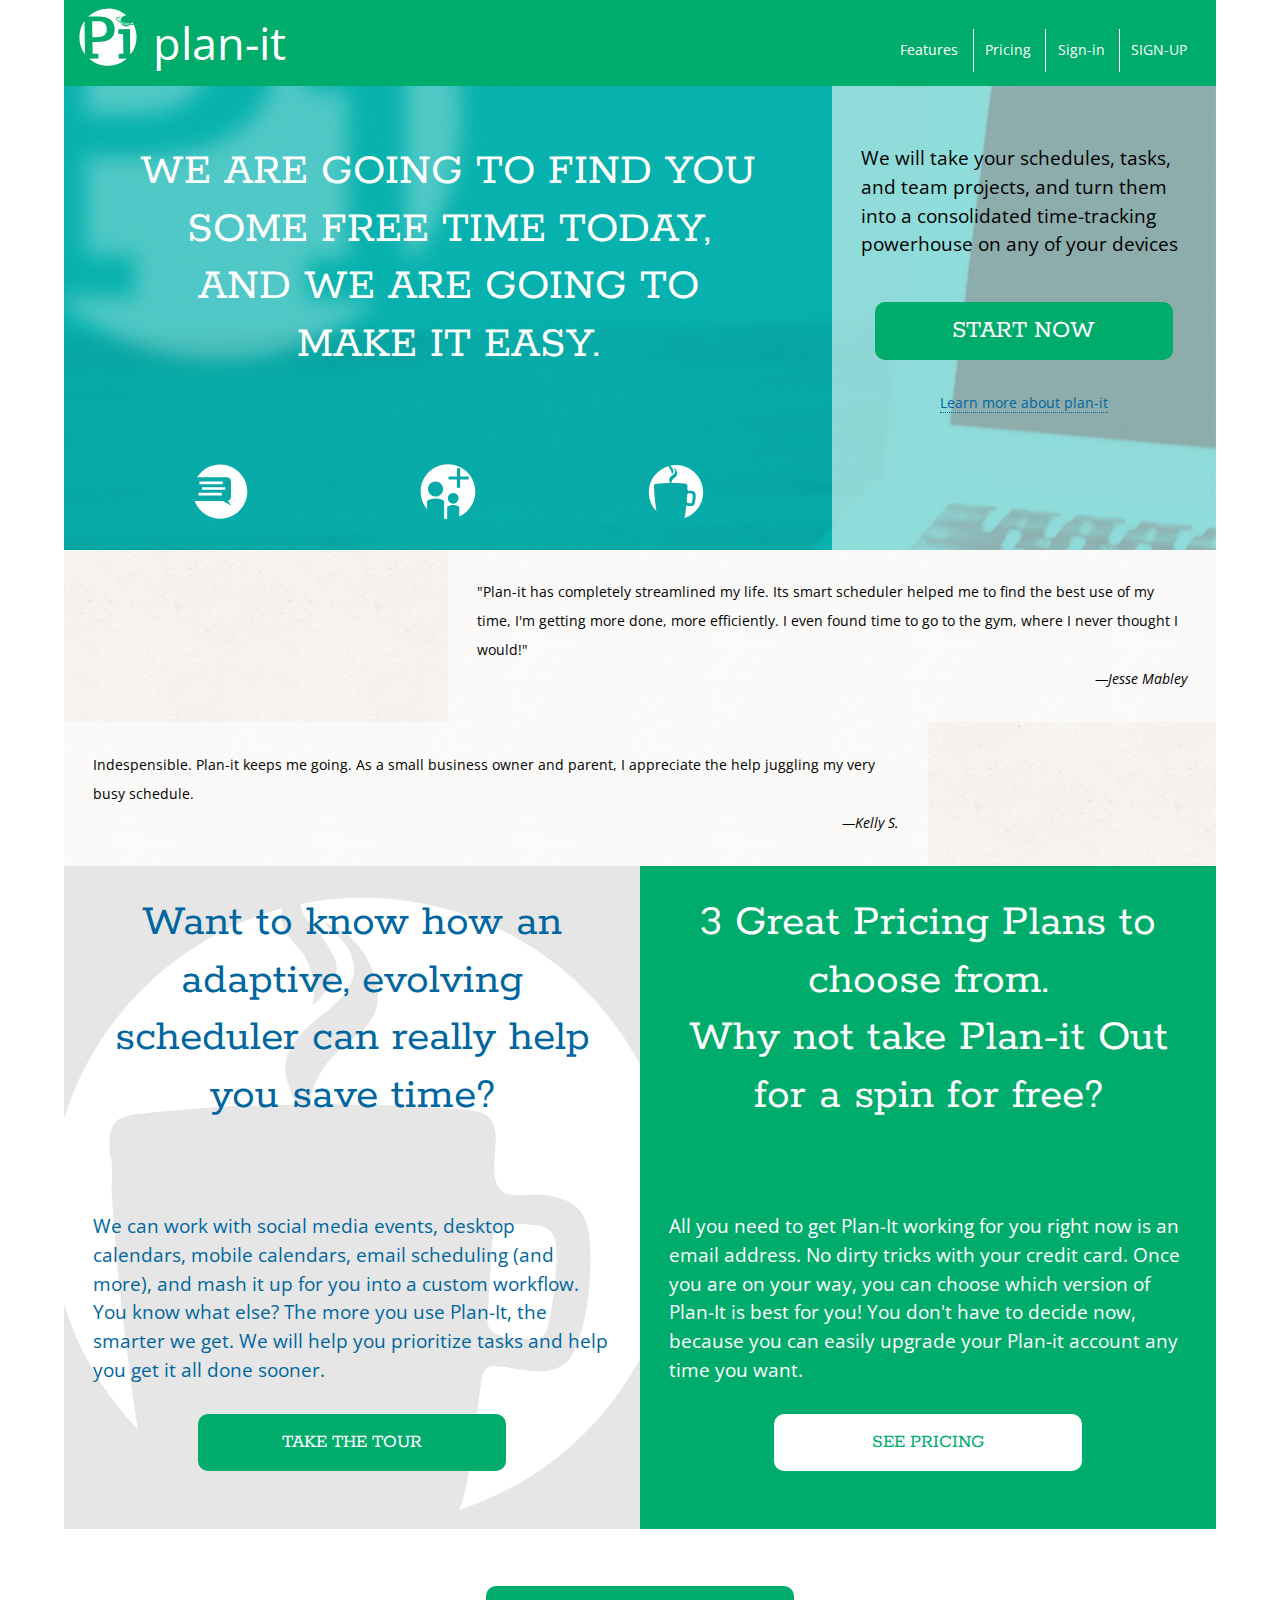
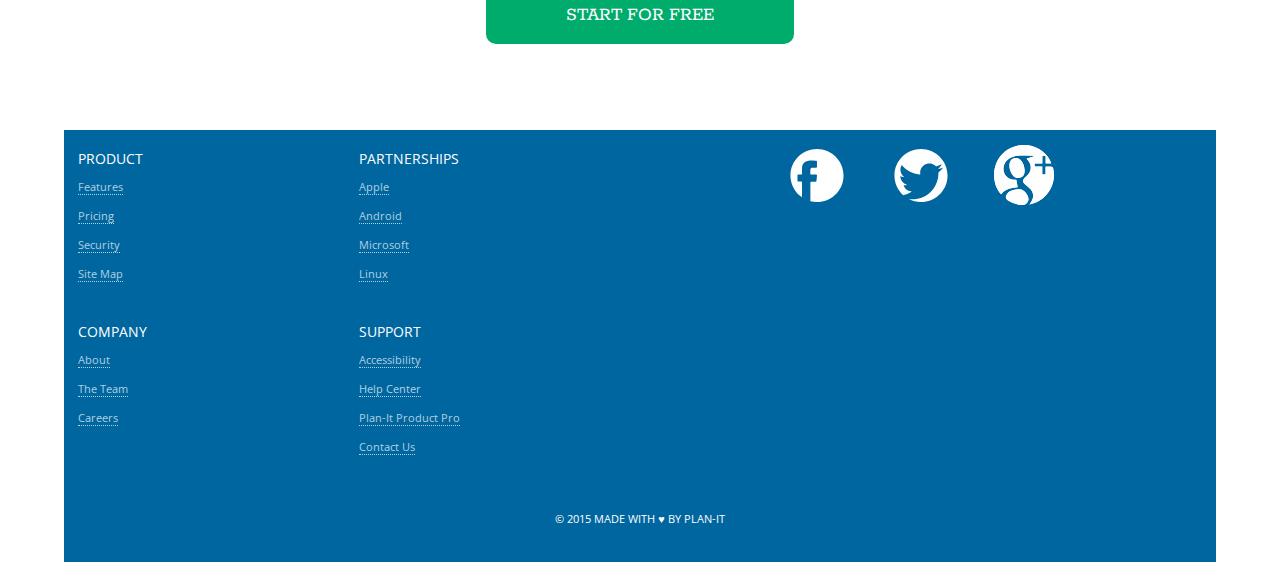
==== index.html @ 69ca1f02 "Messing with the index." ====
<!DOCTYPE html>
<html lang="en-ca">

<head>
    <meta charset="utf-8">
    <title>Plan-It &bullet; Home</title>

    <link href="style/modules.css" rel="stylesheet">
    <link href="style/grid.css" rel="stylesheet">
    <!--must put grid css first-->
    <link href="style/type.css" rel="stylesheet">
    <link href="style/main.css" rel="stylesheet">

    <link href='https://fonts.googleapis.com/css?family=Rokkitt' rel='stylesheet' type='text/css'>
    <link href='https://fonts.googleapis.com/css?family=Open+Sans' rel='stylesheet' type='text/css'>

    <meta name="handheldfriendly" content="true">
    <!--for old phones-->
    <meta name="mobileoptimized" content="240">
    <!--optimizes screen for 240px, can use 360-->
    <meta name="viewport" content="width=device-width, initial-scale=1">

</head>

<body>
    <!--skip links for accessibility -->
    <ul class="skip-links">
        <li><a href="#main">Jump to main content</a>
        </li>
        <li><a href="#nav">Jump to navigation</a>
        </li>
    </ul>

    <div class="wrapper">

        <header class="masthead grid xs-1 s-1 m-1 l-1 grid-bottom livinggreen" role="banner">
            <div class="unit gutter-1-2 island-1-4 xs-2-3 s-2-3 m-1-3 l-1-4">
                <img class="icon img-flex left push-r-1-2 push-0" src="images/plan-it-logo.svg" alt="logo">
                <h1 class="left tera pad-t-1-4 pad-b-1-4 push-0"><a href="index.html">plan-it</a></h1>
            </div>

            <div id="nav" class="navlist pad-b-1-2 text-right unit xs-1 s-1 m-2-3 l-3-4 grid-bottom push-0 gutter-1-2">
                <nav>
                    <input type="checkbox" class="nav-check" id="nav-check">
                    <label class="nav-label" for="nav-check">
                        <img class="nav-open" src="images/open-nav.svg" alt="open navigation">
                        <img class="nav-close" src="images/closed-nav.svg" alt="close navigation">
                    </label>

                    <ol class="nav milli list-group list-group--inline push-0" role="navigation">
                        <li class="island-1-4 unit-m-hidden unit-l-hidden unit-xl-hidden"><a href="index.html">Home</a>
                        </li>
                        <li class="island-1-4"><a href="tour.html">Features</a>
                        </li>
                        <li class="island-1-4"><a href="pricing.html">Pricing</a>
                        </li>
                        <li class="island-1-4"><a href="sign-up.html">Sign-in</a>
                        </li>
                        <li class="island-1-4"><a href="sign-up.html">SIGN-UP</a>
                        </li>
                    </ol>
                </nav>
            </div>
        </header>

        <!--Hero and Blurb-->





        <div class="grid hero grid-stretch">
            <div class="gutter-1-2 xs-1 s-1 m-2-3 l-2-3 grid grid-bottom">

                <div class="unit uppercase text-center push-0 island">
                    <p class="rokkitt text-white tera island push-0">We are going to find you some free time today, and we are going to make it easy.</p>
                </div>

                <div class="grid gutter text-center">
                    <div class="island pad-t unit xs-1-3 s-1-3 m-1-3 l-1-3">
                        <img class="icon" src="images/icons_convo.svg" alt="">
                    </div>

                    <div class="island pad-t-1-2 unit xs-1-3 s-1-3 m-1-3 l-1-3">
                        <img class="icon" src="images/icons_family.svg" alt="">
                    </div>

                    <div class="island pad-t unit xs-1-3 s-1-3 m-1-3 l-1-3">
                        <img class="icon" src="images/icons_freetime.svg" alt="">
                    </div>
                </div>
            </div>


            <div class="unit xs-1 s-1 m-1-3 l-1-3 island white-opac">
                <div class="unit pad-t push-0">
                    <p>We will take your schedules, tasks, and team projects, and turn them into a consolidated time-tracking powerhouse on any of your devices</p>
                </div>


                <div class="mega unit unit-m-center island-1-2 push-0 xs-1 s-1">
                    <p class="button"><a class="push island-1-2 text-white" href="sign-up.html">start now</a>
                    </p>
                    <p class="milli learn-more unit-m-center text-center"><a aria-label="learn more about Plan-it features" href="tour.html">Learn more about plan-it</a>
                    </p>
                </div>
            </div>

        </div>

        <div class="grid testimonial">
            <div class="unit right xs-1 s-1 m-1-3 l-1-3 yotta">

            </div>

            <div class="unit white-opac island right xs-1 s-1 m-2- l-2-3 milli push-0">

                  <blockquote>"Plan-it has completely streamlined my life.  Its smart scheduler helped 	me to find the best use of my time, I'm getting more done, more efficiently. I even found time to go to the gym, where I never thought I would!"
                  <br><cite class="right">—Jesse Mabley</cite>
                  </blockquote>

            </div>

            <div class="unit white-opac island right xs-1 s-1 m-2-3 l-3-4 milli push-0">

                    <blockquote>Indespensible. Plan-it keeps me going. As a small business owner and parent, 	I appreciate the help juggling my very busy schedule.
                        <br><cite class="right">—Kelly S.</cite>
                    </blockquote>

            </div>

            <div class="unit right xs-0 s-0 m-1-3 l-1-4 yotta">

            </div>
        </div>









<main id="main" class="grid grid-stretch xs-1 s-1 m-1 l-1 push-0" role="main">

            <div class="grid grid-stretch xs-1 s-1 m-1 l-1-2 mug-bg mistgrey push-0">
                 <div class="unit-content-distribute">
            <div class="content-fill">

                    <div class="unit xs-1 s-1 m-1-3 l-1 push-0">
                        <h3 class="tera rokkitt text-lower text-shoalblue text-center island ">Want to know how an adaptive, evolving scheduler can really help you save time?</h3>
                    </div>


                    <div class="unit  xs-1 s-1 m-2-3 l-1 island push-0">
                        <p class="text-shoalblue">We can work with social media events, desktop calendars, mobile calendars, email scheduling (and more), and mash it up for you into a custom workflow. You know what else? The more you use Plan-It, the smarter we get. We will help you prioritize tasks and help you get it all done sooner.</p>
                        <p class="button"><a class="push pad-t-1-2 pad-b-1-2" href="tour.html">Take the Tour</a>
                        </p>
                    </div>
                    </div>
                    </div>

             </div><!--grid2-->



            <div class="grid grid-stretch xs-1 s-1 m-1 l-1-2 livinggreen push-0">
            <div class="unit-content-distribute">
            <div class="content-fill">

                <div class="unit xs-1 s-1 m-1-3 l-1 push-0">
                    <h3 class="tera rokkitt text-white text-center island">3 Great Pricing Plans to choose from. <br>Why not take Plan-it Out for a spin for free?</h3>
                </div>


                <div class="unit xs-1 s-1 m-2-3 l-1">
                    <p class="text-white island push-0">All you need to get Plan-It working for you right now is an email address. No dirty tricks with your credit card. Once you are on your way, you can choose which version of Plan-It is best for you! You don't have to decide now, because you can easily upgrade your Plan-it account any time you want.</p>
                    <p class="button-reversed button"><a class="push-2 pad-t-1-2 pad-b-1-2" href="pricing.html">See Pricing</a>
                    </p>
                </div>
                </div>
                </div>

        </div><!--grid 2-->

</main>












        <div class="grid">

            <div class="kilo unit island-2 push-0 xs-1 s-1">
                <p class="button"><a class="push island-1-2" href="sign-up.html">start for free</a>
                </p>
            </div>
        </div>




        <!--footer-->

        <footer class="shoalblue grid">
            <div class="unit xs-1 s-1 m-1 l-1 island-1-2">

                <div class="unit left push-0 xs-1 s-1-2 m-1-4 l-1-4">
                    <h3 class="milli push-0">Product</h3>
                    <ol class="micro list-group">
                        <li><a href="#">Features</a>
                        </li>
                        <li><a href="#">Pricing</a>
                        </li>
                        <li><a href="#">Security</a>
                        </li>
                        <li><a href="#">Site Map</a>
                        </li>
                    </ol>

                    <h3 class="milli push-0">Company</h3>
                    <ol class="micro list-group">
                        <li><a href="#">About</a>
                        </li>
                        <li><a href="#">The Team</a>
                        </li>
                        <li><a href="#">Careers</a>
                        </li>
                    </ol>
                </div>

                <div class="unit left push-0 xs-1 s-1-2 m-1-4 l-1-4 push-0">
                    <h3 class="milli push-0">Partnerships</h3>
                    <ol class="micro list-group">
                        <li><a href="#">Apple</a>
                        </li>
                        <li><a href="#">Android</a>
                        </li>
                        <li><a href="#">Microsoft</a>
                        </li>
                        <li><a href="#">Linux</a>
                        </li>
                    </ol>

                    <h3 class="milli push-0">Support</h3>
                    <ol class="micro list-group">
                        <li><a href="#">Accessibility</a>
                        </li>
                        <li><a href="#">Help Center</a>
                        </li>
                        <li><a href="#">Plan-It Product Pro</a>
                        </li>
                        <li><a href="#">Contact Us</a>
                        </li>
                    </ol>
                </div>

                <div class="unit text-center xs-1 s-1 m-1-2 l-1-2">
                    <img class="icon" src="images/icons_facebook.svg" alt="facebook">
                    <img class="icon" src="images/icons_twitter.svg" alt="twitter">
                    <img class="icon" src="images/icons_googleplus.svg" alt="google plus">

                </div>
            </div>

            <div class="gutter-1-2 unit xs-1 s-1 m-1 l-1 text-center" role="content-info">
                <p class="micro text-center">© 2015 Made with ♥ by plan-it</p>
            </div>
        </footer>
    </div><!--wrapper-->
</body>

</html>
---- style/modules.css ----
/*!
 * Modulifier || Code released under the UNLICENSE
 * Code under other copyrights & licenses listed below.
 * http://modulifier.web-dev.tools/#responsive;images;list-group;embed;media-object;icons;hidden;positioning;buttons;forms;accessibility;print
 */

@-moz-viewport { width: device-width; scale: 1; }
@-ms-viewport { width: device-width; scale: 1; }
@-o-viewport { width: device-width; scale: 1; }
@-webkit-viewport { width: device-width; scale: 1; }
@viewport { width: device-width; scale: 1; }

html {
  box-sizing: border-box;
  -moz-text-size-adjust: 100%;
  -ms-text-size-adjust: 100%;
  -webkit-text-size-adjust: 100%;
  text-size-adjust: 100%;
}

*, *::before, *::after {
  box-sizing: inherit;
}

body {
  margin: 0;
}

article, aside, details, figcaption, figure,
footer, header, main, menu, nav, section, summary {
  display: block;
}

audio, canvas, progress, video {
  display: inline-block;
  vertical-align: baseline;
}

template {
  display: none;
}

img {
  border: 0;
}

.img-flex {
  display: block;
  width: 100%;
}

svg:not(:root) {
  overflow: hidden;
}

svg {
  fill: currentColor;
  stroke: currentColor;
}

.image-replacement, .ir {
  overflow: hidden;
  direction: ltr;
  text-align: left;
  text-indent: 100%;
  white-space: nowrap;
}

.list-group {
  padding-left: 0;
  list-style-type: none;
}

.list-group > dd {
  margin-left: 0;
}

.list-group--inline::before,
.list-group--inline::after {
  content: "";
  display: table;
}

.list-group--inline::after {
  clear: both;
}

.list-group--inline > li {
  display: inline-block;
}

.list-group--inline > dt {
  clear: left;
  float: left;
  width: 11em;
}

.list-group--inline > dd {
  float: left;
  min-width: 12em;
}

.embed {
  margin-left: 0;
  margin-right: 0;
  overflow: hidden;
  position: relative;
  width: 100%;
}

.embed--1by1 {
  padding-top: 100%; /* Square */
}

.embed--4by3 {
  padding-top: 75%; /* Traditional TV/computer screens */
}

.embed--iso216 {
  padding-top: 70.92%; /* A-standard paper sizes */
}

.embed--3by2 {
  padding-top: 66.6%; /* Classic 35 mm film & most digital photos, landscape */
}

.embed--2by3 {
  padding-top: 150%; /* Classic 35 mm film & most digital photos, portrait */
}

.embed--golden {
  padding-top: 61.8%; /* The Golden Ratio */
}

.embed--16by9 {
  padding-top: 56.25%; /* HD TV */
}

.embed--185by100 {
  padding-top: 54.05%; /* Common widescreen cinema */
}

.embed--24by10 {
  padding-top: 41.667%; /* Widescreen cinema: 2.4:1 */;
}

.embed--3by1 {
  padding-top: 33.3333%; /* Panorama photos */
}

.embed--4by1 {
  padding-top: 25%; /* Polyvision */
}

.embed__item {
  height: 100%;
  left: 0;
  position: absolute;
  top: 0;
  width: 100%;
}

.media {
  overflow: hidden;
}

.media__img {
  float: left;
}

.media__img--reversed {
  float: right;
}

.media__img--stacked {
  float: none;
}

.media__body {
  overflow: hidden;
  min-width: 12em; /* Slightly less than 200px, responsiveness built in */
}

.icon {
  display: inline-block;
  position: relative;
  background: transparent none no-repeat center center;
  background-size: contain;
  vertical-align: middle;
}

.i--16 {
  height: 16px;
  width: 16px;
}

.i--18 {
  height: 18px;
  width: 18px;
}

.i--24 {
  height: 24px;
  width: 24px;
}

.i--32 {
  height: 32px;
  width: 32px;
}

.i--48 {
  height: 48px;
  width: 48px;
}

.i--64 {
  height: 64px;
  width: 64px;
}

.icon svg {
  left: 0;
  height: 100%;
  position: absolute;
  top: 0;
  width: 100%;
}

.icon-label {
  vertical-align: middle;
}

.icon-link, .icon-link:hover {
  text-decoration: none;
}

[hidden], .hidden {
  display: none;
  visibility: hidden;
}

.visually-hidden {
  height: 1px;
  margin: -1px;
  overflow: hidden;
  padding: 0;
  position: absolute;
  width: 1px;
  border: 0;
  clip: rect(0 0 0 0);
}

.visually-hidden.focusable:active, .visually-hidden.focusable:focus {
  height: auto;
  margin: 0;
  overflow: visible;
  position: static;
  width: auto;
  clip: auto;
}

.invisible {
  visibility: hidden;
}

.truncate {
  max-width: 100%;
  overflow: hidden;
  width: 100%;
  text-overflow: ellipsis;
  white-space: nowrap;
}

.scrollable {
  max-width: 100%;
  overflow-x: auto;
  overflow-y: hidden;
  -webkit-overflow-scrolling: touch;
}

.clearfix::before, .clearfix::after {
  content: "";
  display: table;
}

.clearfix::after {
  clear: both;
}

.left {
  float: left;
}

.right {
  float: right;
}

.inline {
  display: inline;
}

.block {
  display: block;
}

.inline-block, .ib {
  display: inline-block;
}

.valign-top {
  vertical-align: top;
}

.valign-bottom {
  vertical-align: bottom;
}

.valign-middle {
  vertical-align: middle;
}

.fixed {
  position: fixed;
}

.relative {
  position: relative;
}

.absolute {
  position: absolute;
}

.static {
  position: static;
}

.zindex-1 {
  z-index: 1;
}

.zindex-2 {
  z-index: 2;
}

.zindex-3 {
  z-index: 3;
}

.pin-top-left, .pin-tl {
  top: 0;
  left: 0;
}

.pin-top-right, .pin-tr {
  top: 0;
  right: 0;
}

.pin-bottom-left, .pin-bl {
  bottom: 0;
  left: 0;
}

.pin-bottom-right, .pin-br {
  bottom: 0;
  right: 0;
}

.width-quarter, .w-1-4 {
  width: 25%;
}

.width-half, .w-1-2 {
  width: 50%;
}

.width-full, .w-1 {
  width: 100%;
}

.link-box {
  display: block;
  text-decoration: none;
}

.btn {
  display: inline-block;
  padding: 0.375em 0.75em 0.42em;
  background-color: #333;
  border-radius: 8px;
  border: 0;
  color: #fff;
  text-decoration: none;
}

.btn:hover {
  background-color: #000;
  color: #fff;
}

.btn--light {
  background-color: #e2e2e2;
  color: #000;
}

.btn--light:hover {
  background-color: #666;
  color: #fff;
}

.btn--ghost {
  background-color: transparent;
  border: 3px solid #333;
  color: #000;
}

.btn--ghost:hover {
  border-color: #000;
}

label, .label-block {
  display: block;
  cursor: pointer;
}

input[type="checkbox"] + label,
input[type="radio"] + label,
.label-inline {
  display: inline-block;
}

/*!
 * (c) Nicolas Gallagher and Jonathan Neal of Normalize.css || MIT License
 *     https://necolas.github.io/normalize.css/
 */

button, input, optgroup, select, textarea {
  color: inherit;
  font: inherit;
  margin: 0;
}

button {
  overflow: visible;
}

button,
select {
  text-transform: none;
}

button,
html input[type="button"],
input[type="reset"],
input[type="submit"] {
  -webkit-appearance: button;
  cursor: pointer;
}

button[disabled],
html input[disabled] {
  cursor: default;
}

button::-moz-focus-inner,
input::-moz-focus-inner {
  border: 0;
  padding: 0;
}

input[type="checkbox"],
input[type="radio"] {
  padding: 0;
}

input[type="number"]::-webkit-inner-spin-button,
input[type="number"]::-webkit-outer-spin-button {
  height: auto;
}

input[type="search"] {
  -webkit-appearance: textfield;
}

input[type="search"]::-webkit-search-cancel-button,
input[type="search"]::-webkit-search-decoration {
  -webkit-appearance: none;
}

fieldset {
  border: 1px solid;
}

legend {
  border: 0;
  padding: 0;
}

textarea {
  overflow: auto;
}

optgroup {
  font-weight: bold;
}

/*! End Normalize.css code */

a:hover, a:active {
  outline: none;
}

a:focus, [tabindex="0"]:focus,
input:focus, textarea:focus, button:focus {
  outline: 3px solid #000;
  outline-offset: 3px;
}

.skip-links {
  margin: 0;
  padding: 0;
  list-style-type: none;
}

.skip-links a {
  padding: 0.5em 0.75em;
  position: absolute;
  top: -3em;
  z-index: 10000; /* To make sure they're always on top */
  background-color: #000;
  color: #fff;
  font-size: 1.125rem;
  font-weight: bold;
  text-decoration: none;
}

.skip-links a:focus {
  top: 0;
}

.print-only {
  display: none;
  visibility: hidden;
}

@media print {

  .no-print {
    display: none;
    visibility: hidden;
  }

  .print-only {
    display: block;
    visibility: visible;
  }

  /*!
   * (c) HTML5 Boilerplate || MIT License
   *     https://html5boilerplate.com/
   */

  *, *:before, *:after, *:first-letter, *:first-line {
    background: none transparent !important;
    color: #000 !important;
    box-shadow: none !important;
    text-shadow: none !important;
  }

  a, a:visited {
    text-decoration: underline;
  }

  a[href]:after {
    content: " (" attr(href) ")";
  }

  abbr[title]:after {
    content: " (" attr(title) ")";
  }

  a[href^="#"]:after,
  a[href^="javascript:"]:after {
    content: "";
  }

  pre, blockquote {
    page-break-inside: avoid;
  }

  thead {
    display: table-header-group;
  }

  tr, img {
    page-break-inside: avoid;
  }

  p, h1, h2, h3, h4, h5, h6 {
    orphans: 3;
    widows: 3;
  }

  h1, h2, h3, h4, h5, h6 {
    page-break-after: avoid;
  }

  /*! End HTML5 Boilerplate code */
}
---- style/grid.css ----
/*
  Gridifier || Code released under the UNLICENSE
  http://gridifier.web-dev.tools/#xs,4,0,0,0;s,4,25,0,0;m,4,38,1,1;l,4,60,1,1
*/

.grid {
  margin: 0;
  padding: 0;
  letter-spacing: -0.31em;
  text-rendering: optimizespeed;
  display: -webkit-flex;
  -webkit-flex-flow: row wrap;
  display: -ms-flexbox;
  -ms-flex-flow: row wrap;
  display: flex;
  flex-flow: row wrap;
}

.grid-bottom {
  -webkit-align-items: flex-end;
  -ms-align-items: flex-end;
  align-items: flex-end;
}

.grid-middle {
  -webkit-align-items: center;
  -ms-align-items: center;
  align-items: center;
}

.grid-stretch {
  -webkit-align-items: stretch;
  -ms-align-items: stretch;
  align-items: stretch;
}

.opera-only :-o-prefocus, .grid {
  word-spacing: -0.43em;
}

.unit {
  letter-spacing: normal;
  text-rendering: auto;
  vertical-align: top;
  word-spacing: normal;
  display: inline-block;
  visibility: visible;
}

.grid-bottom .unit {
  vertical-align: bottom;
}

.grid-middle .unit {
  vertical-align: middle;
}

[class*="unit-push-"],
[class*="unit-pull-"] {
  position: relative;
}

.unit-xs-hidden {
  display: none;
  visibility: hidden;
}

.unit-xs-centered {
  margin: 0 auto;
}

.unit-xs-1, .xs-1 {
  display: block;
  visibility: visible;
  width: 100%;
}

.unit-xs-1-2, .xs-1-2 {
  width: 50.0000%;
}

.unit-xs-1-3, .xs-1-3 {
  width: 33.3333%;
}

.unit-xs-2-3, .xs-2-3 {
  width: 66.6667%;
}

.unit-xs-1-4, .xs-1-4 {
  width: 25.0000%;
}

.unit-xs-3-4, .xs-3-4 {
  width: 75.0000%;
}

.unit-xs-1-2,.xs-1-2,.unit-xs-1-3,.xs-1-3,.unit-xs-2-3,.xs-2-3,.unit-xs-1-4,.xs-1-4,.unit-xs-3-4,.xs-3-4 {
  display: inline-block;
  visibility: visible;
}

@media only screen and (min-width: 25em) {

.unit-s-hidden {
  display: none;
  visibility: hidden;
}

.unit-s-centered {
  margin: 0 auto;
}

.unit-s-1, .s-1 {
  display: block;
  visibility: visible;
  width: 100%;
}

.unit-s-1-2, .s-1-2 {
  width: 50.0000%;
}

.unit-s-1-3, .s-1-3 {
  width: 33.3333%;
}

.unit-s-2-3, .s-2-3 {
  width: 66.6667%;
}

.unit-s-1-4, .s-1-4 {
  width: 25.0000%;
}

.unit-s-3-4, .s-3-4 {
  width: 75.0000%;
}

.unit-s-1-2,.s-1-2,.unit-s-1-3,.s-1-3,.unit-s-2-3,.s-2-3,.unit-s-1-4,.s-1-4,.unit-s-3-4,.s-3-4 {
  display: inline-block;
  visibility: visible;
}

}

@media only screen and (min-width: 38em) {

.unit-m-hidden {
  display: none;
  visibility: hidden;
}

.unit-m-centered {
  margin: 0 auto;
}

.unit-m-1, .m-1 {
  display: block;
  visibility: visible;
  width: 100%;
}

.unit-offset-m-0 {
  margin-left: 0;
}

.unit-push-m-0,
.unit-pull-m-0 {
  left: 0;
}

.unit-m-1-2, .m-1-2 {
  width: 50.0000%;
}

.unit-offset-m-1-2 {
  margin-left: 50.0000%;
}

.unit-push-m-1-2 {
  left: 50.0000%;
}

.unit-pull-m-1-2 {
  left: -50.0000%;
}

.unit-m-1-3, .m-1-3 {
  width: 33.3333%;
}

.unit-offset-m-1-3 {
  margin-left: 33.3333%;
}

.unit-push-m-1-3 {
  left: 33.3333%;
}

.unit-pull-m-1-3 {
  left: -33.3333%;
}

.unit-m-2-3, .m-2-3 {
  width: 66.6667%;
}

.unit-offset-m-2-3 {
  margin-left: 66.6667%;
}

.unit-push-m-2-3 {
  left: 66.6667%;
}

.unit-pull-m-2-3 {
  left: -66.6667%;
}

.unit-m-1-4, .m-1-4 {
  width: 25.0000%;
}

.unit-offset-m-1-4 {
  margin-left: 25.0000%;
}

.unit-push-m-1-4 {
  left: 25.0000%;
}

.unit-pull-m-1-4 {
  left: -25.0000%;
}

.unit-m-3-4, .m-3-4 {
  width: 75.0000%;
}

.unit-offset-m-3-4 {
  margin-left: 75.0000%;
}

.unit-push-m-3-4 {
  left: 75.0000%;
}

.unit-pull-m-3-4 {
  left: -75.0000%;
}

.unit-m-1-2,.m-1-2,.unit-m-1-3,.m-1-3,.unit-m-2-3,.m-2-3,.unit-m-1-4,.m-1-4,.unit-m-3-4,.m-3-4 {
  display: inline-block;
  visibility: visible;
}

}

@media only screen and (min-width: 60em) {

.unit-l-hidden {
  display: none;
  visibility: hidden;
}

.unit-l-centered {
  margin: 0 auto;
}

.unit-l-1, .l-1 {
  display: block;
  visibility: visible;
  width: 100%;
}

.unit-offset-l-0 {
  margin-left: 0;
}

.unit-push-l-0,
.unit-pull-l-0 {
  left: 0;
}

.unit-l-1-2, .l-1-2 {
  width: 50.0000%;
}

.unit-offset-l-1-2 {
  margin-left: 50.0000%;
}

.unit-push-l-1-2 {
  left: 50.0000%;
}

.unit-pull-l-1-2 {
  left: -50.0000%;
}

.unit-l-1-3, .l-1-3 {
  width: 33.3333%;
}

.unit-offset-l-1-3 {
  margin-left: 33.3333%;
}

.unit-push-l-1-3 {
  left: 33.3333%;
}

.unit-pull-l-1-3 {
  left: -33.3333%;
}

.unit-l-2-3, .l-2-3 {
  width: 66.6667%;
}

.unit-offset-l-2-3 {
  margin-left: 66.6667%;
}

.unit-push-l-2-3 {
  left: 66.6667%;
}

.unit-pull-l-2-3 {
  left: -66.6667%;
}

.unit-l-1-4, .l-1-4 {
  width: 25.0000%;
}

.unit-offset-l-1-4 {
  margin-left: 25.0000%;
}

.unit-push-l-1-4 {
  left: 25.0000%;
}

.unit-pull-l-1-4 {
  left: -25.0000%;
}

.unit-l-3-4, .l-3-4 {
  width: 75.0000%;
}

.unit-offset-l-3-4 {
  margin-left: 75.0000%;
}

.unit-push-l-3-4 {
  left: 75.0000%;
}

.unit-pull-l-3-4 {
  left: -75.0000%;
}

.unit-l-1-2,.l-1-2,.unit-l-1-3,.l-1-3,.unit-l-2-3,.l-2-3,.unit-l-1-4,.l-1-4,.unit-l-3-4,.l-3-4 {
  display: inline-block;
  visibility: visible;
}

}

.unit-content-distribute {
  display: -ms-flexbox;
  display: -webkit-flex;
  display: flex;
  -ms-flex-direction: column;
  -webkit-flex-direction: column;
  flex-direction: column;
  -ms-flex-pack: justify;
  -webkit-justify-content: space-between;
  justify-content: space-between;
}

.content-fill {
  -ms-flex-grow: 2;
  -webkit-flex-grow: 2;
  flex-grow: 2;
  max-width: 100%; /* @bugfix: IE 10, 11 */
}

.content-shrink {
  -ms-align-self: center;
  -webkit-align-self: center;
  align-self: center;
}
---- style/type.css ----
/*
  Typografier || Code released under the UNLICENSE
  http://typografier.web-dev.tools/#0,100,1.3,1.200;38,110,1.4,1.250;60,120,1.5,1.333
*/

html {
  font-size: 100%;
  line-height: 1.3;
}

a {
  background-color: transparent;
}

sub, sup {
  font-size: 75%;
  line-height: 1px;
  position: relative;
  vertical-align: baseline;
}

sup {
  top: -0.5em;
}

sub {
  bottom: -0.25em;
}

pre, code, kbd, samp {
  font-size: 100%;
}

abbr[title] {
  border-bottom: 1px dotted;
  text-decoration: none;
}

b, strong {
  font-weight: bold;
}

dfn, caption {
  font-style: italic;
}

hr {
  border: 0;
  border-top: 1px solid;
  height: 0;
}

table {
  border-collapse: collapse;
  border-spacing: 0;
  width: 100%;
}

th, td {
  border-bottom: 1px solid;
  text-align: left;
}

thead th {
  vertical-align: bottom;
}

.text-left {
  text-align: left;
}

.text-right {
  text-align: right;
}

.text-center {
  text-align: center;
}

.normal {
  font-weight: normal;
}

.bold {
  font-weight: bold;
}

.italic {
  font-style: italic;
}

h1, h2, h3, h4, h5, h6,
p, ul, ol, dl, dd, figure,
blockquote, details, hr,
fieldset, pre, table {
  margin: 0 0 1.3rem;
}

.yotta {
  font-size: 3.5832rem;
  line-height: 1.0884;
}

.zetta {
  font-size: 2.9860rem;
  line-height: 1.3061;
}

h1, .exa {
  font-size: 2.4883rem;
  line-height: 1.0449;
}

h2, .peta {
  font-size: 2.0736rem;
  line-height: 1.2539;
}

h3, .tera {
  font-size: 1.7280rem;
  line-height: 1.5046;
}

h4, .giga {
  font-size: 1.4400rem;
  line-height: 1.8056;
}

h5, .mega {
  font-size: 1.2000rem;
  line-height: 1.0833;
}

h6, .kilo, input, textarea {
  font-size: 1.0000rem;
  line-height: 1.3000;
}

small, .milli {
  font-size: 0.8333rem;
  line-height: 1.5600;
}

.micro {
  font-size: 0.6944rem;
  line-height: 1.8720;
}

.push {
  margin-bottom: 1.3rem;
}

.push-none, .push-0 {
  margin-bottom: 0;
}

.push-double, .push-2 {
  margin-bottom: 2.6000rem;
}

.push-half, .push-1-2 {
  margin-bottom: 0.6500rem;
}

.push-quarter, .push-1-4 {
  margin-bottom: 0.3250rem;
}

.push-right-quarter, .push-r-1-4 {
  margin-right: 0.3250rem;
}

.push-right-half, .push-r-1-2 {
  margin-right: 0.6500rem;
}

.push-right, .push-r {
  margin-right: 1.3rem;
}

.pad-top, .pad-t {
  padding-top: 1.3rem;
}

.pad-bottom, .pad-b {
  padding-bottom: 1.3rem;
}

.pad-top-double, .pad-t-2 {
  padding-top: 2.6000rem;
}

.pad-bottom-double, .pad-b-2 {
  padding-bottom: 2.6000rem;
}

.pad-top-half, .pad-t-1-2 {
  padding-top: 0.6500rem;
}

.pad-bottom-half, .pad-b-1-2 {
  padding-bottom: 0.6500rem;
}

.pad-top-quarter, .pad-t-1-4 {
  padding-top: 0.3250rem;
}

.pad-bottom-quarter, .pad-b-1-4 {
  padding-bottom: 0.3250rem;
}

.island {
  padding: 1.3rem;
}

.island-double, .island-2 {
  padding: 2.6000rem;
}

.island-half, .island-1-2 {
  padding: 0.6500rem;
}

.island-quarter, .island-1-4,
td, th, fieldset {
  padding: 0.3250rem;
}

.gutter {
  padding-left: 1.3rem;
  padding-right: 1.3rem;
}

.gutter-double, .gutter-2 {
  padding-left: 2.6000rem;
  padding-right: 2.6000rem;
}

.gutter-half, .gutter-1-2 {
  padding-left: 0.6500rem;
  padding-right: 0.6500rem;
}

.gutter-quarter, .gutter-1-4 {
  padding-left: 0.3250rem;
  padding-right: 0.3250rem;
}

@media only screen and (min-width: 38em) {

html {
  font-size: 110%;
  line-height: 1.4;
}

h1, h2, h3, h4, h5, h6,
p, ul, ol, dl, dd, figure,
blockquote, details, hr,
fieldset, pre, table {
  margin: 0 0 1.4rem;
}

.yotta {
  font-size: 4.7684rem;
  line-height: 1.1744;
}

.zetta {
  font-size: 3.8147rem;
  line-height: 1.1010;
}

h1, .exa {
  font-size: 3.0518rem;
  line-height: 1.3763;
}

h2, .peta {
  font-size: 2.4414rem;
  line-height: 1.1469;
}

h3, .tera {
  font-size: 1.9531rem;
  line-height: 1.4336;
}

h4, .giga {
  font-size: 1.5625rem;
  line-height: 1.7920;
}

h5, .mega {
  font-size: 1.2500rem;
  line-height: 1.1200;
}

h6, .kilo, input, textarea {
  font-size: 1.0000rem;
  line-height: 1.4000;
}

small, .milli {
  font-size: 0.8000rem;
  line-height: 1.7500;
}

.micro {
  font-size: 0.6400rem;
  line-height: 2.1875;
}

.push {
  margin-bottom: 1.4rem;
}

.push-none, .push-0 {
  margin-bottom: 0;
}

.push-double, .push-2 {
  margin-bottom: 2.8000rem;
}

.push-half, .push-1-2 {
  margin-bottom: 0.7000rem;
}

.push-quarter, .push-1-4 {
  margin-bottom: 0.3500rem;
}

.push-right-quarter, .push-r-1-4 {
  margin-right: 0.3500rem;
}

.push-right-half, .push-r-1-2 {
  margin-right: 0.7000rem;
}

.push-right, .push-r {
  margin-right: 1.4rem;
}

.pad-top, .pad-t {
  padding-top: 1.4rem;
}

.pad-bottom, .pad-b {
  padding-bottom: 1.4rem;
}

.pad-top-double, .pad-t-2 {
  padding-top: 2.8000rem;
}

.pad-bottom-double, .pad-b-2 {
  padding-bottom: 2.8000rem;
}

.pad-top-half, .pad-t-1-2 {
  padding-top: 0.7000rem;
}

.pad-bottom-half, .pad-b-1-2 {
  padding-bottom: 0.7000rem;
}

.pad-top-quarter, .pad-t-1-4 {
  padding-top: 0.3500rem;
}

.pad-bottom-quarter, .pad-b-1-4 {
  padding-bottom: 0.3500rem;
}

.island {
  padding: 1.4rem;
}

.island-double, .island-2 {
  padding: 2.8000rem;
}

.island-half, .island-1-2 {
  padding: 0.7000rem;
}

.island-quarter, .island-1-4,
td, th, fieldset {
  padding: 0.3500rem;
}

.gutter {
  padding-left: 1.4rem;
  padding-right: 1.4rem;
}

.gutter-double, .gutter-2 {
  padding-left: 2.8000rem;
  padding-right: 2.8000rem;
}

.gutter-half, .gutter-1-2 {
  padding-left: 0.7000rem;
  padding-right: 0.7000rem;
}

.gutter-quarter, .gutter-1-4 {
  padding-left: 0.3500rem;
  padding-right: 0.3500rem;
}

}

@media only screen and (min-width: 60em) {

html {
  font-size: 120%;
  line-height: 1.5;
}

h1, h2, h3, h4, h5, h6,
p, ul, ol, dl, dd, figure,
blockquote, details, hr,
fieldset, pre, table {
  margin: 0 0 1.5rem;
}

.yotta {
  font-size: 7.4784rem;
  line-height: 1.0029;
}

.zetta {
  font-size: 5.6102rem;
  line-height: 1.0695;
}

h1, .exa {
  font-size: 4.2087rem;
  line-height: 1.0692;
}

h2, .peta {
  font-size: 3.1573rem;
  line-height: 1.4253;
}

h3, .tera {
  font-size: 2.3686rem;
  line-height: 1.2666;
}

h4, .giga {
  font-size: 1.7769rem;
  line-height: 1.6883;
}

h5, .mega {
  font-size: 1.3330rem;
  line-height: 1.1253;
}

h6, .kilo, input, textarea {
  font-size: 1.0000rem;
  line-height: 1.5000;
}

small, .milli {
  font-size: 0.7502rem;
  line-height: 1.9995;
}

.micro {
  font-size: 0.5628rem;
  line-height: 2.6653;
}

.push {
  margin-bottom: 1.5rem;
}

.push-none, .push-0 {
  margin-bottom: 0;
}

.push-double, .push-2 {
  margin-bottom: 3.0000rem;
}

.push-half, .push-1-2 {
  margin-bottom: 0.7500rem;
}

.push-quarter, .push-1-4 {
  margin-bottom: 0.3750rem;
}

.push-right-quarter, .push-r-1-4 {
  margin-right: 0.3750rem;
}

.push-right-half, .push-r-1-2 {
  margin-right: 0.7500rem;
}

.push-right, .push-r {
  margin-right: 1.5rem;
}

.pad-top, .pad-t {
  padding-top: 1.5rem;
}

.pad-bottom, .pad-b {
  padding-bottom: 1.5rem;
}

.pad-top-double, .pad-t-2 {
  padding-top: 3.0000rem;
}

.pad-bottom-double, .pad-b-2 {
  padding-bottom: 3.0000rem;
}

.pad-top-half, .pad-t-1-2 {
  padding-top: 0.7500rem;
}

.pad-bottom-half, .pad-b-1-2 {
  padding-bottom: 0.7500rem;
}

.pad-top-quarter, .pad-t-1-4 {
  padding-top: 0.3750rem;
}

.pad-bottom-quarter, .pad-b-1-4 {
  padding-bottom: 0.3750rem;
}

.island {
  padding: 1.5rem;
}

.island-double, .island-2 {
  padding: 3.0000rem;
}

.island-half, .island-1-2 {
  padding: 0.7500rem;
}

.island-quarter, .island-1-4,
td, th, fieldset {
  padding: 0.3750rem;
}

.gutter {
  padding-left: 1.5rem;
  padding-right: 1.5rem;
}

.gutter-double, .gutter-2 {
  padding-left: 3.0000rem;
  padding-right: 3.0000rem;
}

.gutter-half, .gutter-1-2 {
  padding-left: 0.7500rem;
  padding-right: 0.7500rem;
}

.gutter-quarter, .gutter-1-4 {
  padding-left: 0.3750rem;
  padding-right: 0.3750rem;
}

}
---- style/main.css ----
html {
    font-family: 'Open Sans', sans-serif;
    background: #fff;

}
header {
    padding: 0;
}
.info-block {
    display: block;
}


h1,
h2,
h3 {
    font-weight: normal;
}
.shoalblue {
    background-color: #0066a0;
}
.text-shoalblue {
    color: #0066A0;
}
.livinggreen {
    background-color: #00AC6C;
}
.text-livinggreen {
    color: #00AC6C;
}
.tranquilblue {
    background-color: #05B5B2;
}
.text-tranquilblue {
    color: #05B5B2;
}
.mistgrey {
    background-color: #e6e6e6;
}
.white-opac {
    background-color: rgba(255, 255, 255, 0.55);
}
.text-white {
    color: #fff;
}
.rokkitt {
    font-family: 'Rokkitt', serif;


}
.hero {
    background-image: url(../images/hero.jpg);
    background-size: cover;
    background-repeat: no-repeat;

}

.hero2{
	background-image: url(../images/hero2.jpg);
    background-size: cover;
    background-repeat: no-repeat;

}

.hero3{
	background-image: url(../images/hero3.jpg);
    background-size: cover;
    background-repeat: no-repeat;

}




.mug-bg{

    background-image: url(../images/icons_freetime.svg);
    background-size: 120%;
    background-position: center;
    background-repeat: no-repeat;

}

.icon{
	width: 60px;
}

h1 a,
nav a {
    border: none;
}

nav a:hover{
	color:rgba(0,0,0,0.3);
}

/*DEV colours- Delete later*/

.red {
    background-color: red;
}
.yellow {
    background-color: #ffffe0;
}
.green {
    background-color: #caebba;
}
.lightgrey {
    background-color: lightgrey;
}
.darkgrey {
    background-color: darkgrey;
}
.blue {
    background-color: lightblue;
}
.pink {
    background-color: #facade;
}
.white {
    background-color: #fff;
}
.uppercase {
    text-transform: uppercase;
}
/*NAVIGATION*/

.masthead a {
    text-decoration: none;
    color: #fff;
}
.masthead li {
    border-right: 1px solid white;
    padding-right: 1em;
}
.masthead li:nth-child(5) {
    border-right: none
}

/*Form*/

input{

    background-color: #e6e6e6;
    border: none;
    padding: .5em;
    margin-bottom: 2em;
    border-radius: 5px;
    font-size: .7em;
    width: 90%;
}

input[type="checkbox"]{
    width: auto;
}


/*button*/
button{
   border:none;
   background: #00ac6c;
   border-radius: 10px;
   padding: .5em;
}

.button, button {
    margin: 0 auto;
    text-transform: uppercase;
    font-family: 'rokkitt', sans-serif;
    text-align: center;
    color: #fff;
    max-width: 16em;
}
.button a {
    display: block;
    background: #00AC6C;
    border-radius: 10px;
    color: #fff;
    text-decoration: none;
    border: none;
}

.button a:hover{
    background-color:#05b58a;

}
.button-reversed a {
    color: #00AC6C;
    background-color: #fff;
}

.button-reversed a:hover{
    background-color:#e6e6e6;
}
a {
    border-bottom: 1px dotted #0066a0;

    color: #0066a0;
    text-decoration: none;
}

.testimonial{
	background-image: url(../images/paperbg.png);
	background-repeat: repeat;
}
/*FOOTER*/

footer a:hover {
    color: #fff;
}
footer a {
    color: rgba(255,255,255, 0.7);
    border-bottom: 1px dotted rgba(255,255,255,0.7);
}


footer a:hover {

    color: rgba(255,255,255, 1)
}
footer h3,
footer p {
    color: #fff;
    text-transform: uppercase;
}

footer img{
	margin: 0 1em;
}

@media only screen and (max-width: 38em) {
.testimonial{
	background-image: none;
}

.mug-bg{
	background-image: none;

}



    .nav {
        display: none;
    }
    .nav-check {
        display: none;
    }
    .nav-check:checked ~ .nav {
        display: block;
    }
    .nav-label {
        cursor: pointer;
        display: inline-block;
        position: absolute;
    }
    .nav-open,
    .nav-close {
        display: block;
        position: absolute;
        right: .5em;
        top: -3.5em;
        width: 50px;
    }
    .nav-close {
        display: none;
    }
    .nav-check:checked ~ .nav-label .nav-open {
        display: none;
    }
    .nav-check:checked ~ .nav-label .nav-close {
        display: block;
    }
    nav ol {
        text-align: center;
    }
    nav li {
        width: 100%;
        padding: 1em;
        font-size: 1.333em;
        color: black;
    }
    nav li a {
        display: block;
        padding: .5em;
    }

    nav li a:hover{
    	background: rgba(255,255,255,0.1);
    	color: rgba(0,0,0,0.6)
    }



}

@media only screen and (min-width: 38em) {
    .nav-check,
    .nav-open,
    .nav-close {
        display: none;
    }
    .logo {
        max-width: 40px;
    }


}

@media only screen and (min-width: 60em) {
    .wrapper {
        max-width: 60em;
        margin: 0 auto;
    }

	html{          -webkit-transition: all 100ms ease-out;
    -moz-transition: all 100ms ease-out;
    -o-transition: all 100ms ease-out;
    transition: all 100ms ease-out;
}

}
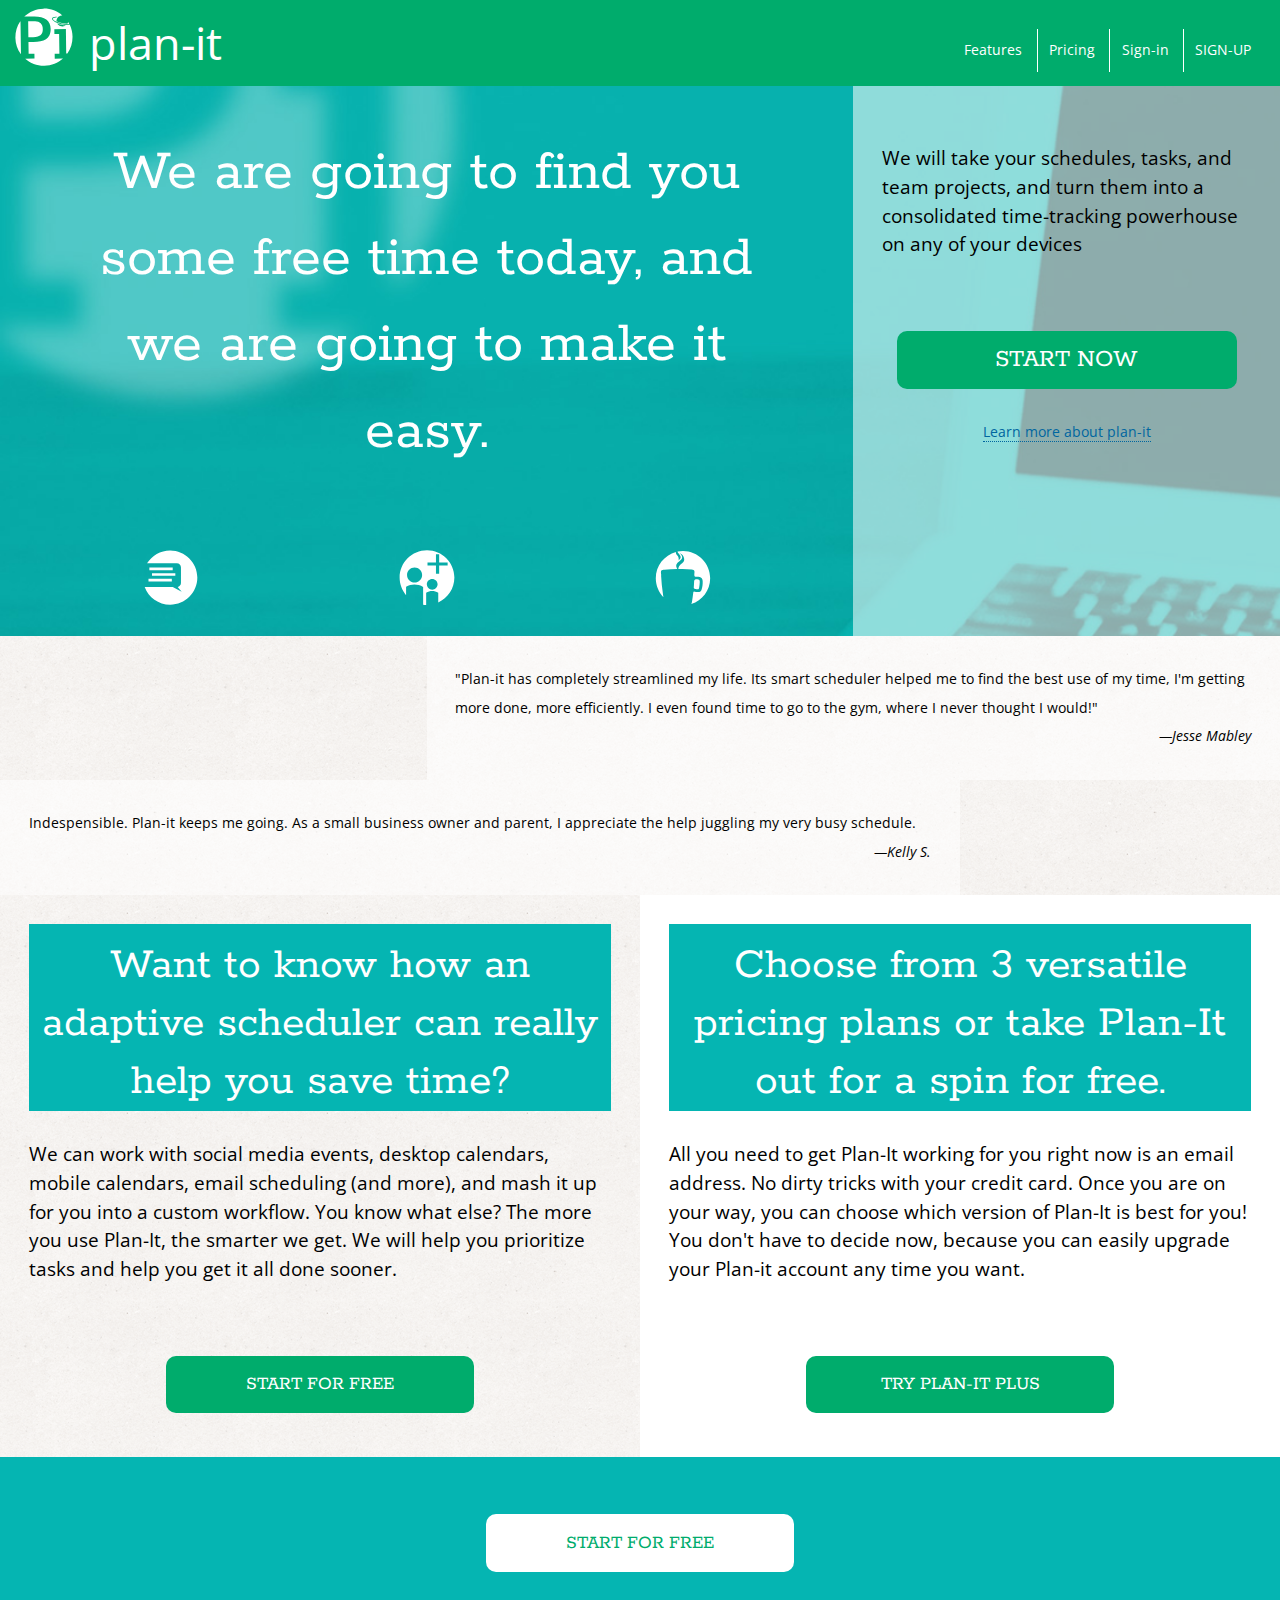
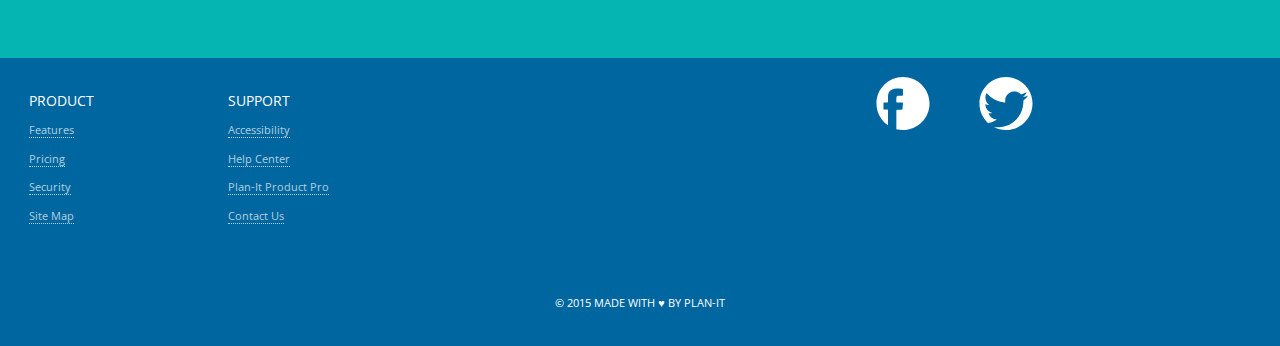
==== commit 4adf6c8f: "Fixed index page." ====
--- a/index.html
+++ b/index.html
@@ -35,7 +35,7 @@
 
         <header class="masthead grid xs-1 s-1 m-1 l-1 grid-bottom livinggreen" role="banner">
             <div class="unit gutter-1-2 island-1-4 xs-2-3 s-2-3 m-1-3 l-1-4">
-                <img class="icon img-flex left push-r-1-2 push-0" src="images/plan-it-logo.svg" alt="logo">
+              <img class="icon img-flex left push-r-1-2 push-0" src="images/plan-it-logo.svg" alt="logo">
                 <h1 class="left tera pad-t-1-4 pad-b-1-4 push-0"><a href="index.html">plan-it</a></h1>
             </div>
 
@@ -72,20 +72,20 @@
         <div class="grid hero grid-stretch">
             <div class="gutter-1-2 xs-1 s-1 m-2-3 l-2-3 grid grid-bottom">
 
-                <div class="unit uppercase text-center push-0 island">
-                    <p class="rokkitt text-white tera island push-0">We are going to find you some free time today, and we are going to make it easy.</p>
+                <div class="unit text-center push-0 island-1-2">
+                    <p class="rokkitt text-white peta island push-0">We are going to find you some free time today, and we are going to make it easy.</p>
                 </div>
 
                 <div class="grid gutter text-center">
-                    <div class="island pad-t unit xs-1-3 s-1-3 m-1-3 l-1-3">
+                    <div class="island unit xs-1-3 s-1-3 m-1-3 l-1-3">
                         <img class="icon" src="images/icons_convo.svg" alt="">
                     </div>
 
-                    <div class="island pad-t-1-2 unit xs-1-3 s-1-3 m-1-3 l-1-3">
+                    <div class="island pad-t-1-4 unit xs-1-3 s-1-3 m-1-3 l-1-3">
                         <img class="icon" src="images/icons_family.svg" alt="">
                     </div>
 
-                    <div class="island pad-t unit xs-1-3 s-1-3 m-1-3 l-1-3">
+                    <div class="island pad-t-1-4 unit xs-1-3 s-1-3 m-1-3 l-1-3">
                         <img class="icon" src="images/icons_freetime.svg" alt="">
                     </div>
                 </div>
@@ -94,7 +94,7 @@
 
             <div class="unit xs-1 s-1 m-1-3 l-1-3 island white-opac">
                 <div class="unit pad-t push-0">
-                    <p>We will take your schedules, tasks, and team projects, and turn them into a consolidated time-tracking powerhouse on any of your devices</p>
+                    <p class="push-2">We will take your schedules, tasks, and team projects, and turn them into a consolidated time-tracking powerhouse on any of your devices</p>
                 </div>
 
 
@@ -138,69 +138,61 @@
 
 
 
-
-
-
-
-<main id="main" class="grid grid-stretch xs-1 s-1 m-1 l-1 push-0" role="main">
-
-            <div class="grid grid-stretch xs-1 s-1 m-1 l-1-2 mug-bg mistgrey push-0">
-                 <div class="unit-content-distribute">
-            <div class="content-fill">
-
-                    <div class="unit xs-1 s-1 m-1-3 l-1 push-0">
-                        <h3 class="tera rokkitt text-lower text-shoalblue text-center island ">Want to know how an adaptive, evolving scheduler can really help you save time?</h3>
-                    </div>
-
-
-                    <div class="unit  xs-1 s-1 m-2-3 l-1 island push-0">
-                        <p class="text-shoalblue">We can work with social media events, desktop calendars, mobile calendars, email scheduling (and more), and mash it up for you into a custom workflow. You know what else? The more you use Plan-It, the smarter we get. We will help you prioritize tasks and help you get it all done sooner.</p>
-                        <p class="button"><a class="push pad-t-1-2 pad-b-1-2" href="tour.html">Take the Tour</a>
-                        </p>
-                    </div>
-                    </div>
-                    </div>
-
-             </div><!--grid2-->
-
-
-
-            <div class="grid grid-stretch xs-1 s-1 m-1 l-1-2 livinggreen push-0">
-            <div class="unit-content-distribute">
-            <div class="content-fill">
-
-                <div class="unit xs-1 s-1 m-1-3 l-1 push-0">
-                    <h3 class="tera rokkitt text-white text-center island">3 Great Pricing Plans to choose from. <br>Why not take Plan-it Out for a spin for free?</h3>
-                </div>
-
-
-                <div class="unit xs-1 s-1 m-2-3 l-1">
-                    <p class="text-white island push-0">All you need to get Plan-It working for you right now is an email address. No dirty tricks with your credit card. Once you are on your way, you can choose which version of Plan-It is best for you! You don't have to decide now, because you can easily upgrade your Plan-it account any time you want.</p>
-                    <p class="button-reversed button"><a class="push-2 pad-t-1-2 pad-b-1-2" href="pricing.html">See Pricing</a>
-                    </p>
-                </div>
-                </div>
-                </div>
-
-        </div><!--grid 2-->
-
-</main>
-
-
-
-
-
-
-
-
-
-
-
-
-        <div class="grid">
+<!--Buckets from hell-->
+
+<div class="testimonial grid grid-stretch" role="main" id="main">
+    <div class="xs-1 s-1 m-1-2 l-1-2 unit-content-distribute unit">
+        <div class="content-fill island">
+            <h2 class="tranquilblue text-white rokkitt text-center tera push pad-t-1-2">Want to know how an adaptive scheduler can really help you save time?</h2>
+                <p>We can work with social media events, desktop calendars, mobile
+                calendars, email scheduling (and more), and mash it up for you into
+                a custom workflow. You know what else? The more you use Plan-It, the
+                smarter we get. We will help you prioritize tasks and help you get it all done sooner.</p>
+        </div>
+
+            <div class="island-1-2 unit unit-m-center xs-1 s-1">
+                    <p class="button"><a class="push island-1-2" href="sign-up.html">start for free</a></p>
+            </div>
+    </div>
+
+
+
+    <div class="unit-content-distribute xs-1 s-1 m-1-2 l-1-2 pricing-block unit white">
+        <div class="content-fill island">
+            <h2 class="tranquilblue text-white rokkitt text-center tera push pad-t-1-2">Choose from 3 versatile pricing plans or take Plan-It out for a spin for free.</h2>
+            <p>
+            All you need to get Plan-It working for you right now is an email address. No dirty tricks with your credit card. Once you are on your way, you can choose which version of Plan-It is best for you! You don't have to decide now, because you can easily upgrade your Plan-it account any time you want.
+            </p>
+        </div>
+
+        <div class="qwhite-opac unit unit-m-center island-1-2 xs-1 s-1">
+            <p class="button"><a class="push island-1-2" href="sign-up.html">Try Plan-it Plus</a></p>
+        </div>
+    </div>
+
+
+
+
+
+</div><!--free grid-->
+
+
+
+
+
+
+
+
+
+
+
+
+
+
+        <div class="grid tranquilblue">
 
             <div class="kilo unit island-2 push-0 xs-1 s-1">
-                <p class="button"><a class="push island-1-2" href="sign-up.html">start for free</a>
+                <p class="button button-reversed"><a class="push island-1-2" href="sign-up.html">start for free</a>
                 </p>
             </div>
         </div>
@@ -211,7 +203,8 @@
         <!--footer-->
 
         <footer class="shoalblue grid">
-            <div class="unit xs-1 s-1 m-1 l-1 island-1-2">
+        <div class="grid xs-1 s-1 m-2-3 l-2-3">
+            <div class="unit xs-1 s-1 m-1 l-1 island">
 
                 <div class="unit left push-0 xs-1 s-1-2 m-1-4 l-1-4">
                     <h3 class="milli push-0">Product</h3>
@@ -226,29 +219,9 @@
                         </li>
                     </ol>
 
-                    <h3 class="milli push-0">Company</h3>
-                    <ol class="micro list-group">
-                        <li><a href="#">About</a>
-                        </li>
-                        <li><a href="#">The Team</a>
-                        </li>
-                        <li><a href="#">Careers</a>
-                        </li>
-                    </ol>
-                </div>
-
-                <div class="unit left push-0 xs-1 s-1-2 m-1-4 l-1-4 push-0">
-                    <h3 class="milli push-0">Partnerships</h3>
-                    <ol class="micro list-group">
-                        <li><a href="#">Apple</a>
-                        </li>
-                        <li><a href="#">Android</a>
-                        </li>
-                        <li><a href="#">Microsoft</a>
-                        </li>
-                        <li><a href="#">Linux</a>
-                        </li>
-                    </ol>
+                </div>
+
+
 
                     <h3 class="milli push-0">Support</h3>
                     <ol class="micro list-group">
@@ -262,14 +235,12 @@
                         </li>
                     </ol>
                 </div>
-
-                <div class="unit text-center xs-1 s-1 m-1-2 l-1-2">
+</div>
+                <div class="unit pad-t-1-2 xs-1 s-1 m-1-3 l-1-3">
                     <img class="icon" src="images/icons_facebook.svg" alt="facebook">
                     <img class="icon" src="images/icons_twitter.svg" alt="twitter">
-                    <img class="icon" src="images/icons_googleplus.svg" alt="google plus">
-
-                </div>
-            </div>
+
+             </div>
 
             <div class="gutter-1-2 unit xs-1 s-1 m-1 l-1 text-center" role="content-info">
                 <p class="micro text-center">© 2015 Made with ♥ by plan-it</p>
--- a/style/main.css
+++ b/style/main.css
@@ -45,6 +45,7 @@
 }
 .rokkitt {
     font-family: 'Rokkitt', serif;
+
 
 
 }
@@ -190,7 +191,8 @@
 }
 
 .button-reversed a:hover{
-    background-color:#e6e6e6;
+    background-color:rgba(255,255,255,0.8);
+    color: #05B5B2;
 }
 a {
     border-bottom: 1px dotted #0066a0;
@@ -309,14 +311,10 @@
 
 @media only screen and (min-width: 60em) {
     .wrapper {
-        max-width: 60em;
+        max-width: 75em;
         margin: 0 auto;
     }
 
-	html{          -webkit-transition: all 100ms ease-out;
-    -moz-transition: all 100ms ease-out;
-    -o-transition: all 100ms ease-out;
-    transition: all 100ms ease-out;
-}
-
-}
+
+
+}
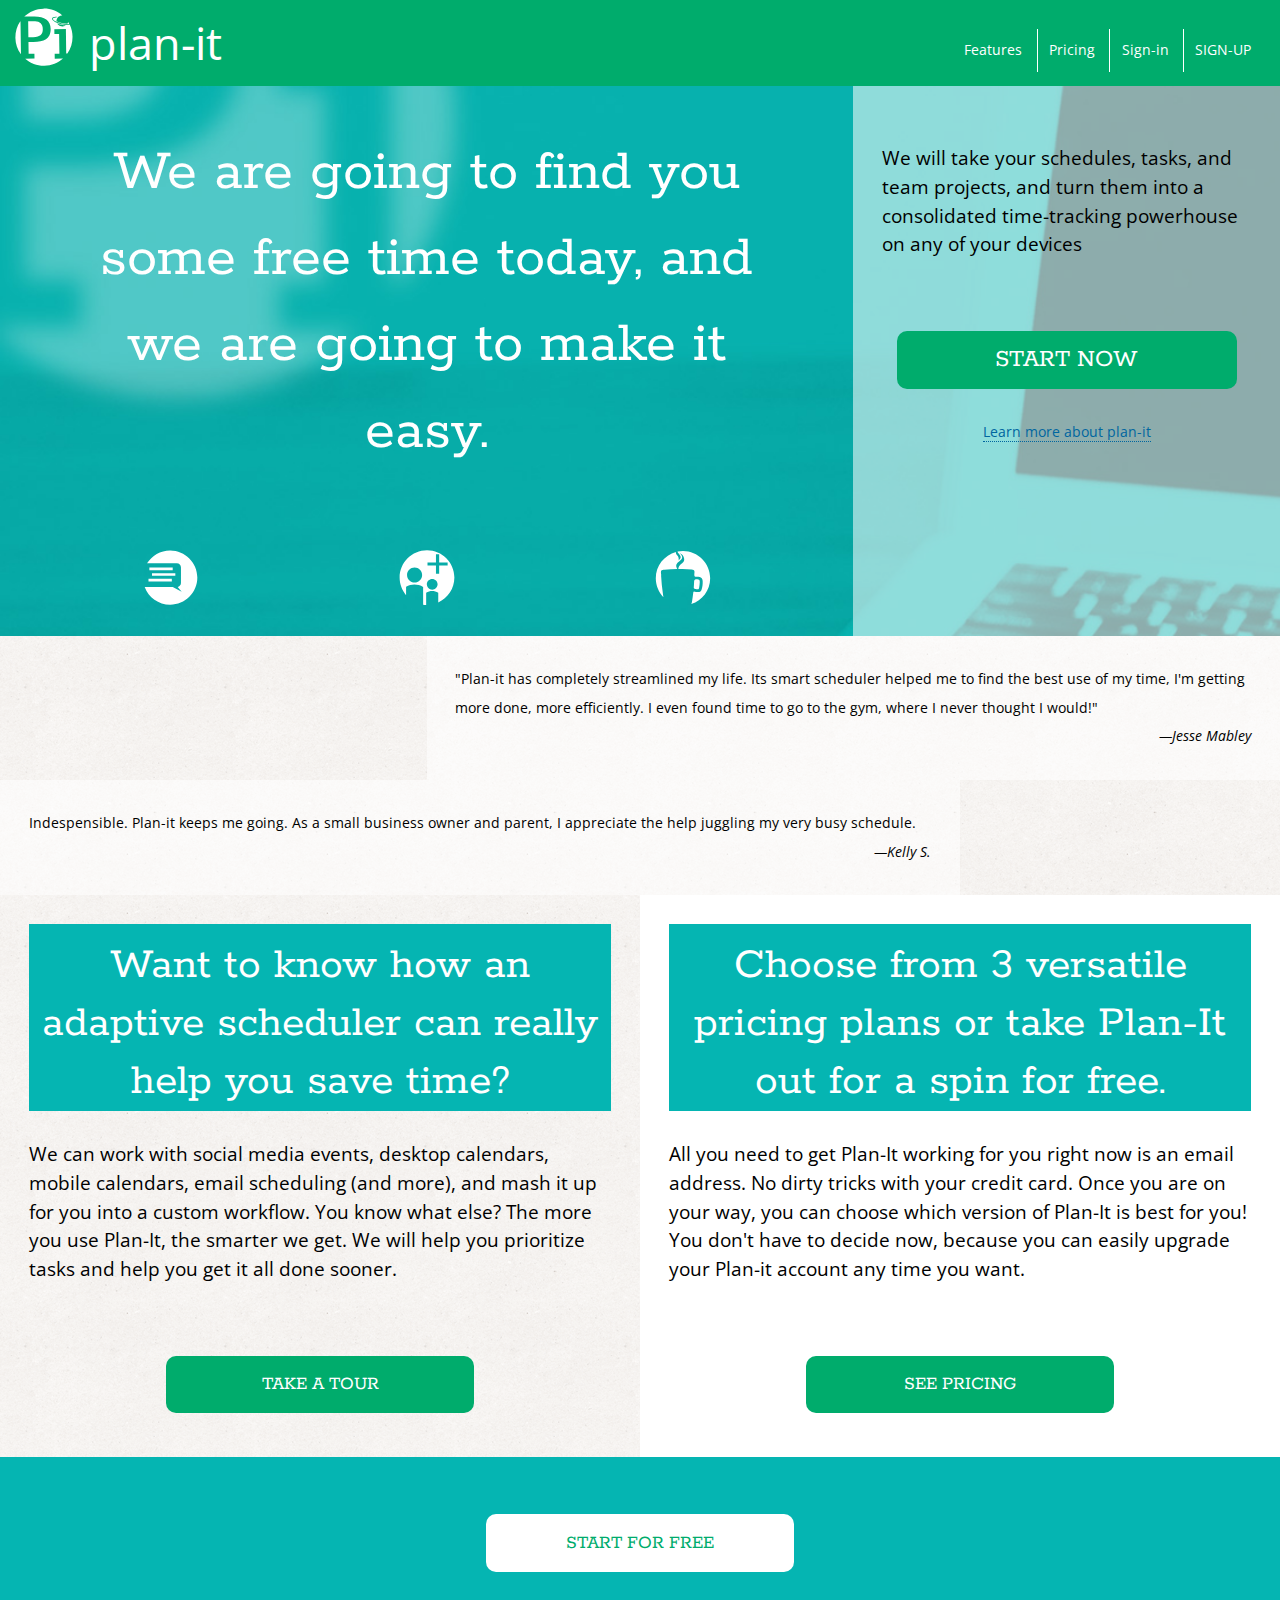
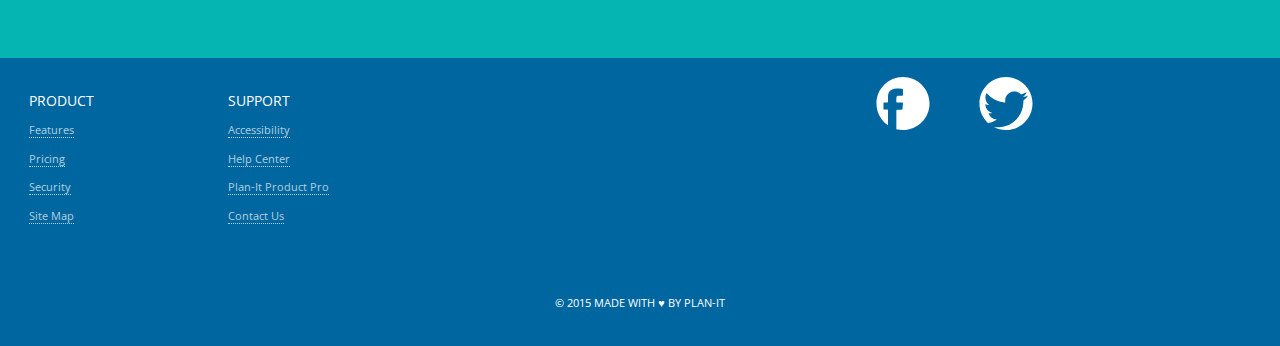
==== commit 0d88f321: "Reduced the footer size." ====
--- a/index.html
+++ b/index.html
@@ -151,7 +151,7 @@
         </div>
 
             <div class="island-1-2 unit unit-m-center xs-1 s-1">
-                    <p class="button"><a class="push island-1-2" href="sign-up.html">start for free</a></p>
+                    <p class="button"><a class="push island-1-2" href="tour.html">Take a Tour</a></p>
             </div>
     </div>
 
@@ -166,7 +166,7 @@
         </div>
 
         <div class="qwhite-opac unit unit-m-center island-1-2 xs-1 s-1">
-            <p class="button"><a class="push island-1-2" href="sign-up.html">Try Plan-it Plus</a></p>
+            <p class="button"><a class="push island-1-2" href="pricing.html">See Pricing</a></p>
         </div>
     </div>
 
--- a/style/main.css
+++ b/style/main.css
@@ -191,8 +191,8 @@
 }
 
 .button-reversed a:hover{
-    background-color:rgba(255,255,255,0.8);
-    color: #05B5B2;
+    background-color:rgba(255,255,255,0.9);
+    color: #0066A0;
 }
 a {
     border-bottom: 1px dotted #0066a0;
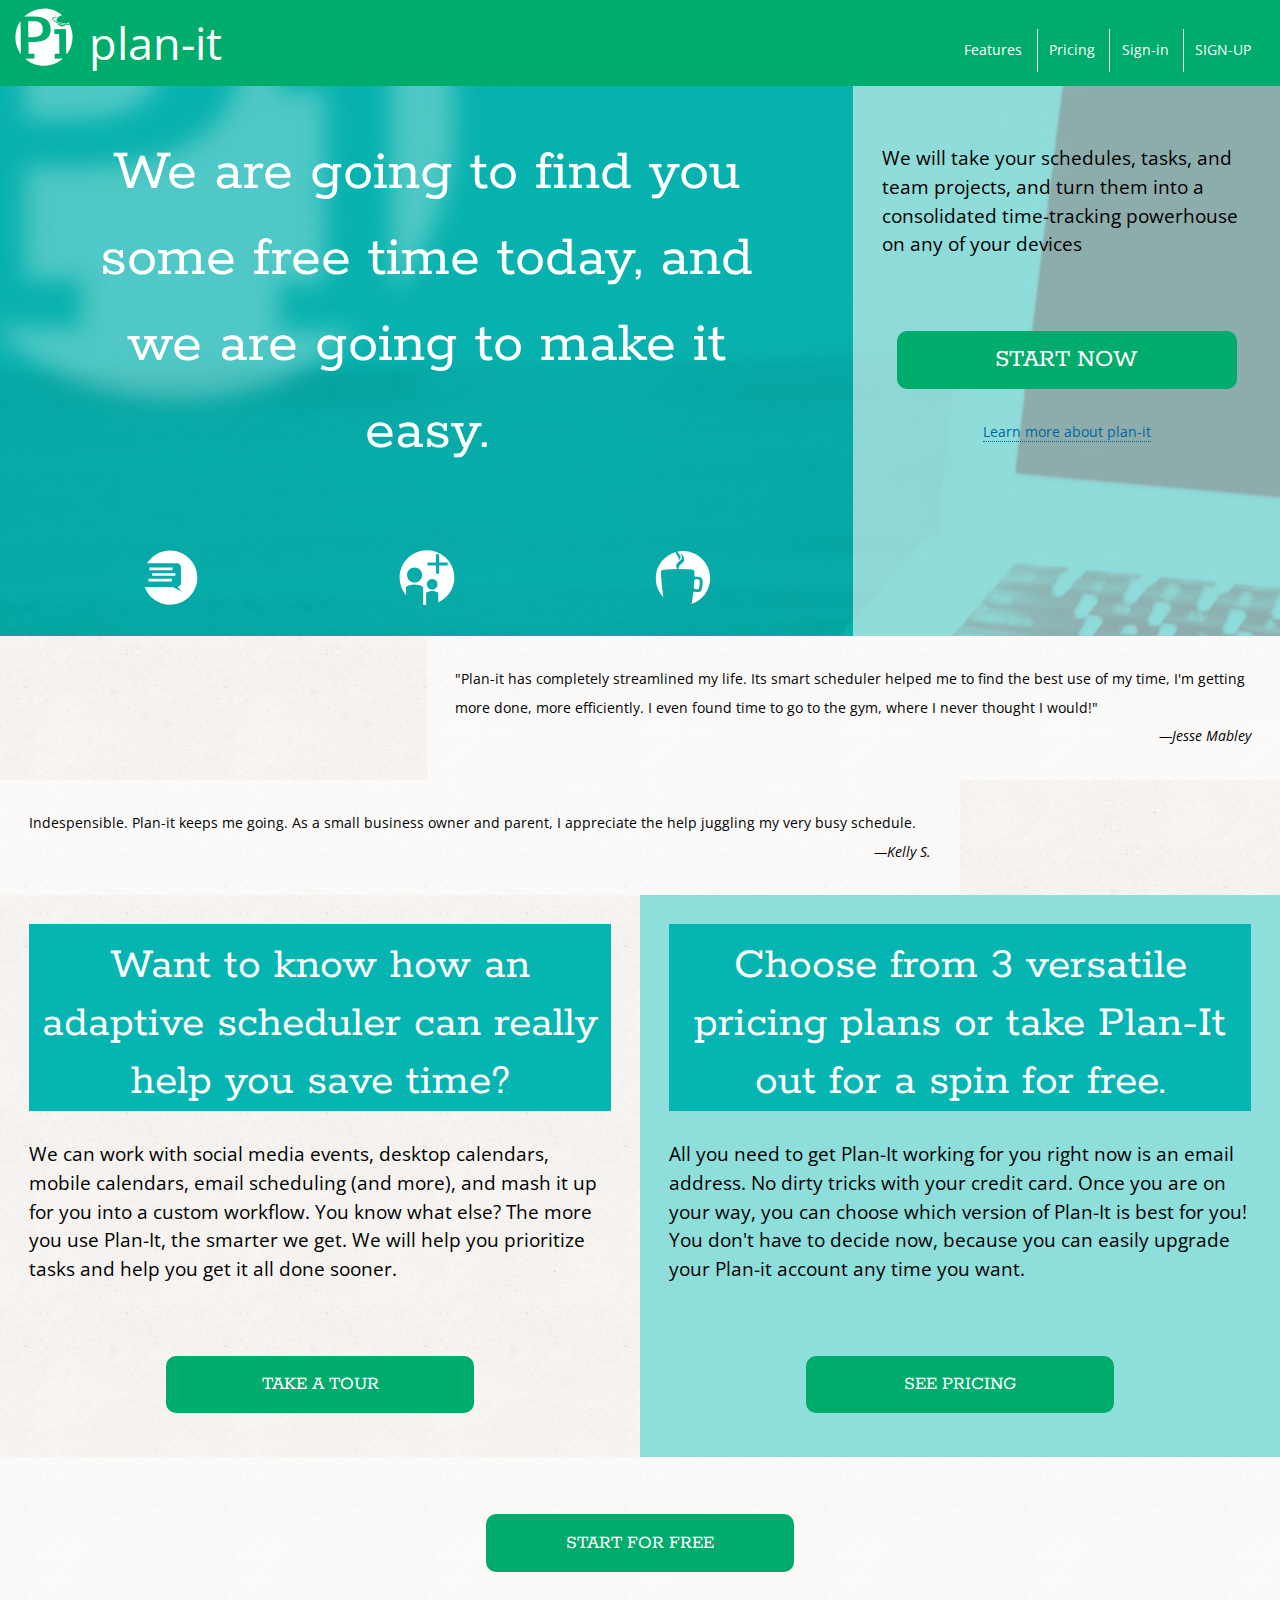
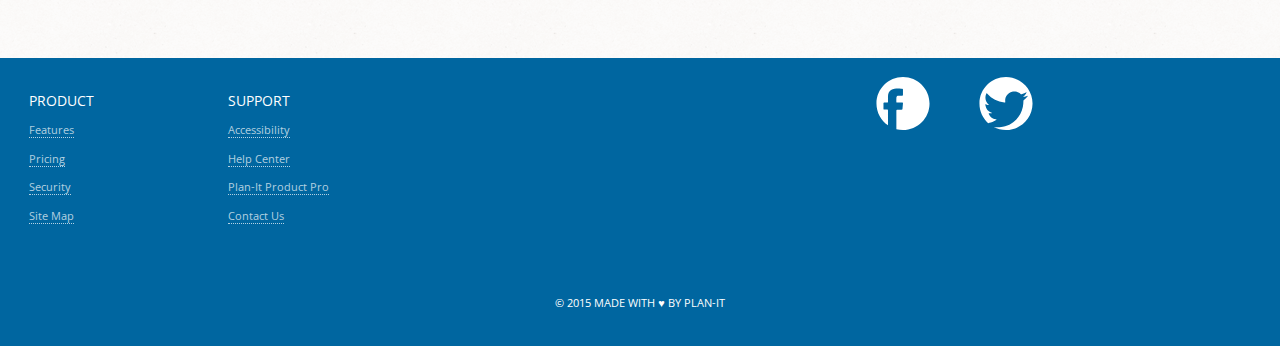
==== commit 2161c5f6: "Working on styling the tour page.  Spaced everything roughly." ====
--- a/index.html
+++ b/index.html
@@ -33,9 +33,11 @@
 
     <div class="wrapper">
 
-        <header class="masthead grid xs-1 s-1 m-1 l-1 grid-bottom livinggreen" role="banner">
+<header class="masthead grid xs-1 s-1 m-1 l-1 grid-bottom livinggreen" role="banner">
             <div class="unit gutter-1-2 island-1-4 xs-2-3 s-2-3 m-1-3 l-1-4">
+            <a href="index.html" alt="home">
               <img class="icon img-flex left push-r-1-2 push-0" src="images/plan-it-logo.svg" alt="logo">
+              </a>
                 <h1 class="left tera pad-t-1-4 pad-b-1-4 push-0"><a href="index.html">plan-it</a></h1>
             </div>
 
@@ -157,15 +159,15 @@
 
 
 
-    <div class="unit-content-distribute xs-1 s-1 m-1-2 l-1-2 pricing-block unit white">
-        <div class="content-fill island">
+    <div class="unit-content-distribute xs-1 s-1 m-1-2 l-1-2 pricing-block unit tranquilblue">
+        <div class="content-fill island white-opac">
             <h2 class="tranquilblue text-white rokkitt text-center tera push pad-t-1-2">Choose from 3 versatile pricing plans or take Plan-It out for a spin for free.</h2>
             <p>
             All you need to get Plan-It working for you right now is an email address. No dirty tricks with your credit card. Once you are on your way, you can choose which version of Plan-It is best for you! You don't have to decide now, because you can easily upgrade your Plan-it account any time you want.
             </p>
         </div>
 
-        <div class="qwhite-opac unit unit-m-center island-1-2 xs-1 s-1">
+        <div class="white-opac unit unit-m-center island-1-2 xs-1 s-1">
             <p class="button"><a class="push island-1-2" href="pricing.html">See Pricing</a></p>
         </div>
     </div>
@@ -189,10 +191,10 @@
 
 
 
-        <div class="grid tranquilblue">
-
-            <div class="kilo unit island-2 push-0 xs-1 s-1">
-                <p class="button button-reversed"><a class="push island-1-2" href="sign-up.html">start for free</a>
+        <div class="grid testimonial">
+
+            <div class="kilo unit island-2 push-0 white-opac xs-1 s-1">
+                <p class="button"><a class="push island-1-2" href="sign-up.html">start for free</a>
                 </p>
             </div>
         </div>
--- a/style/main.css
+++ b/style/main.css
@@ -231,9 +231,7 @@
 }
 
 @media only screen and (max-width: 38em) {
-.testimonial{
-	background-image: none;
-}
+
 
 .mug-bg{
 	background-image: none;
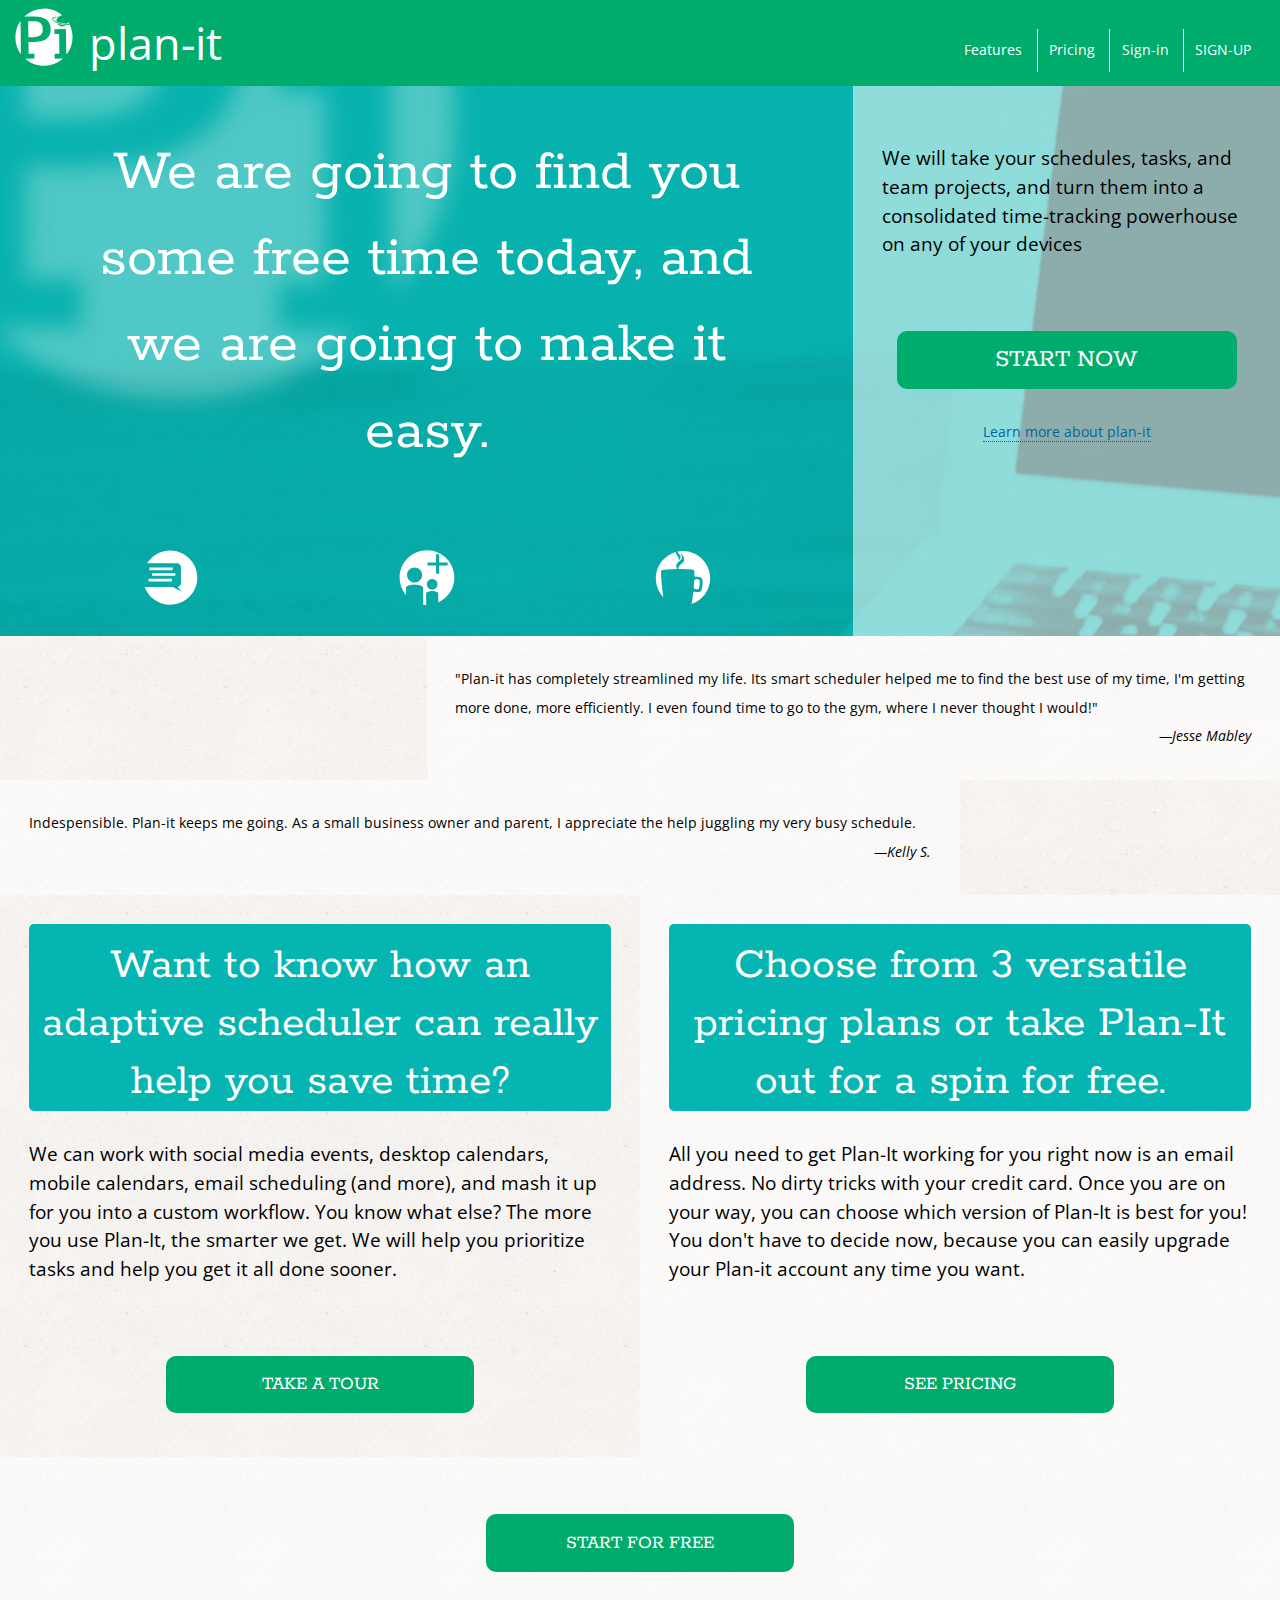
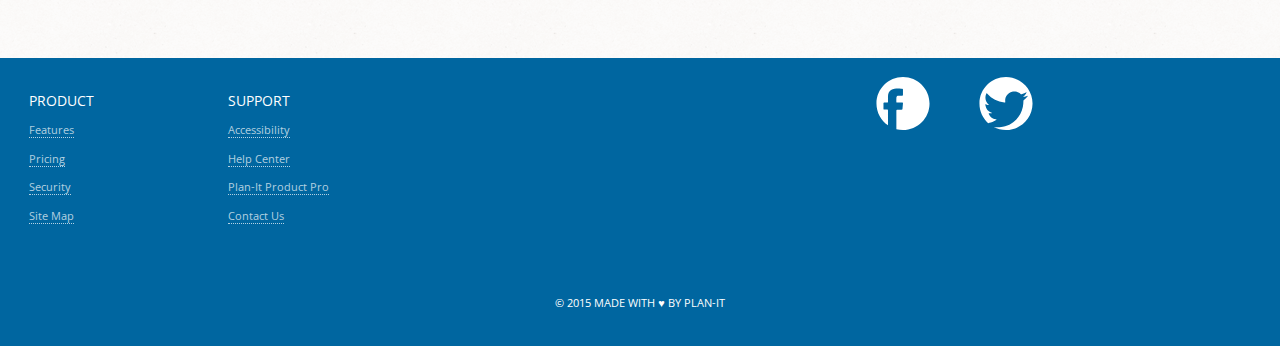
==== commit 55b00612: "Most content styled.  Tidied indentation" ====
--- a/index.html
+++ b/index.html
@@ -159,7 +159,7 @@
 
 
 
-    <div class="unit-content-distribute xs-1 s-1 m-1-2 l-1-2 pricing-block unit tranquilblue">
+    <div class="unit-content-distribute xs-1 s-1 m-1-2 l-1-2 pricing-block unit testimonial">
         <div class="content-fill island white-opac">
             <h2 class="tranquilblue text-white rokkitt text-center tera push pad-t-1-2">Choose from 3 versatile pricing plans or take Plan-It out for a spin for free.</h2>
             <p>
--- a/style/main.css
+++ b/style/main.css
@@ -15,6 +15,7 @@
 h2,
 h3 {
     font-weight: normal;
+    border-radius: 5px;
 }
 .shoalblue {
     background-color: #0066a0;
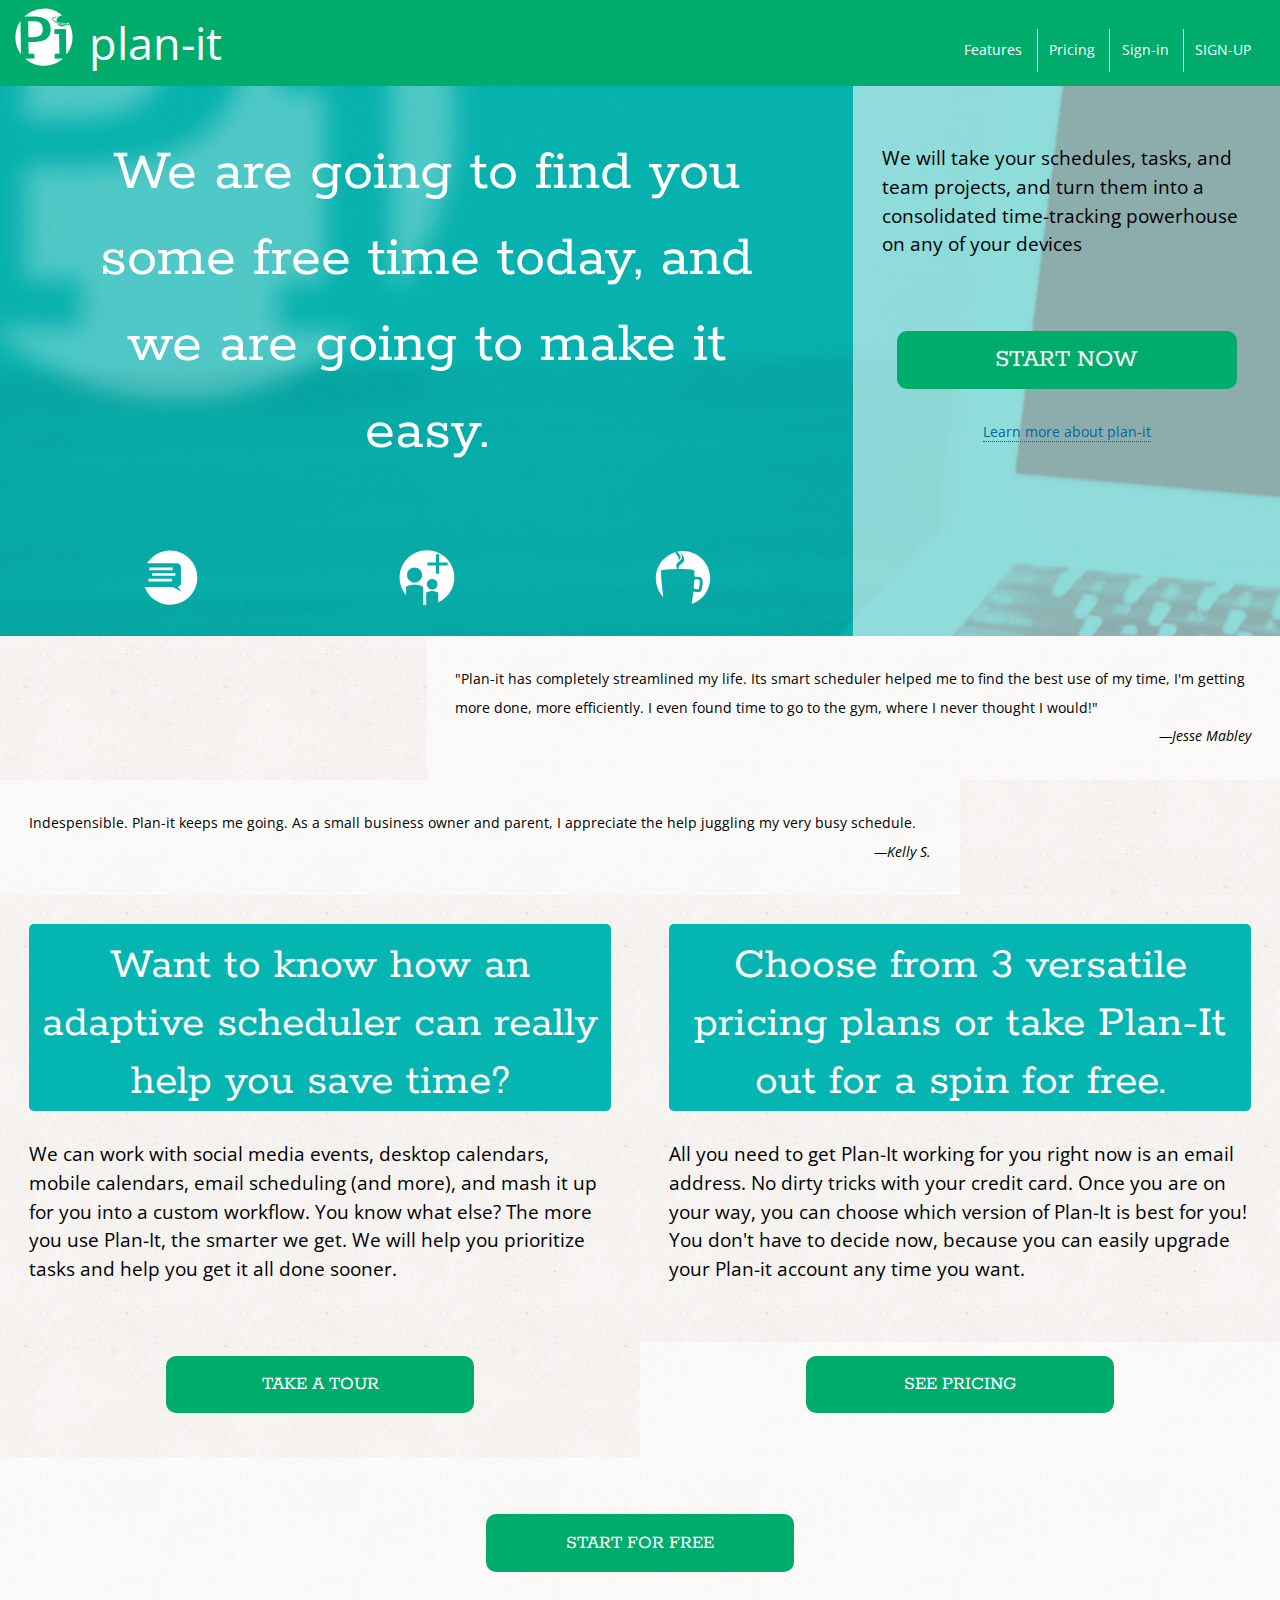
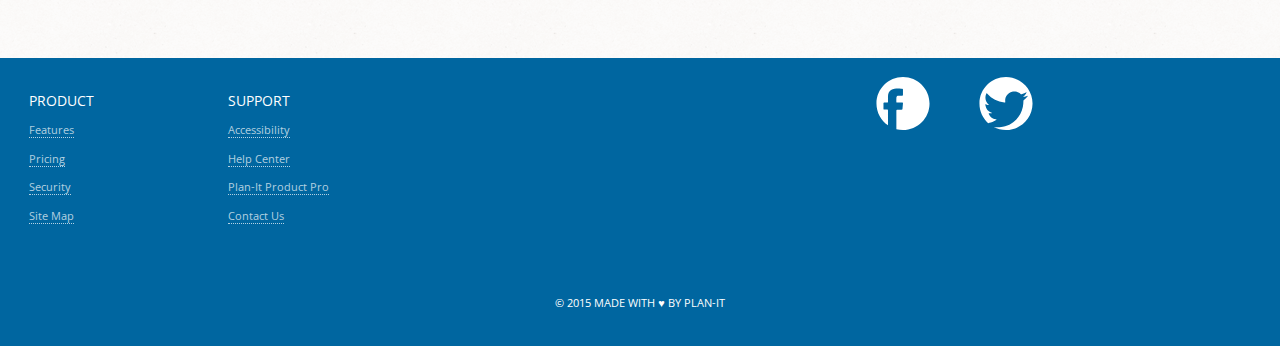
==== commit a15f9374: "Tidies html" ====
--- a/index.html
+++ b/index.html
@@ -160,7 +160,7 @@
 
 
     <div class="unit-content-distribute xs-1 s-1 m-1-2 l-1-2 pricing-block unit testimonial">
-        <div class="content-fill island white-opac">
+        <div class="content-fill island">
             <h2 class="tranquilblue text-white rokkitt text-center tera push pad-t-1-2">Choose from 3 versatile pricing plans or take Plan-It out for a spin for free.</h2>
             <p>
             All you need to get Plan-It working for you right now is an email address. No dirty tricks with your credit card. Once you are on your way, you can choose which version of Plan-It is best for you! You don't have to decide now, because you can easily upgrade your Plan-it account any time you want.
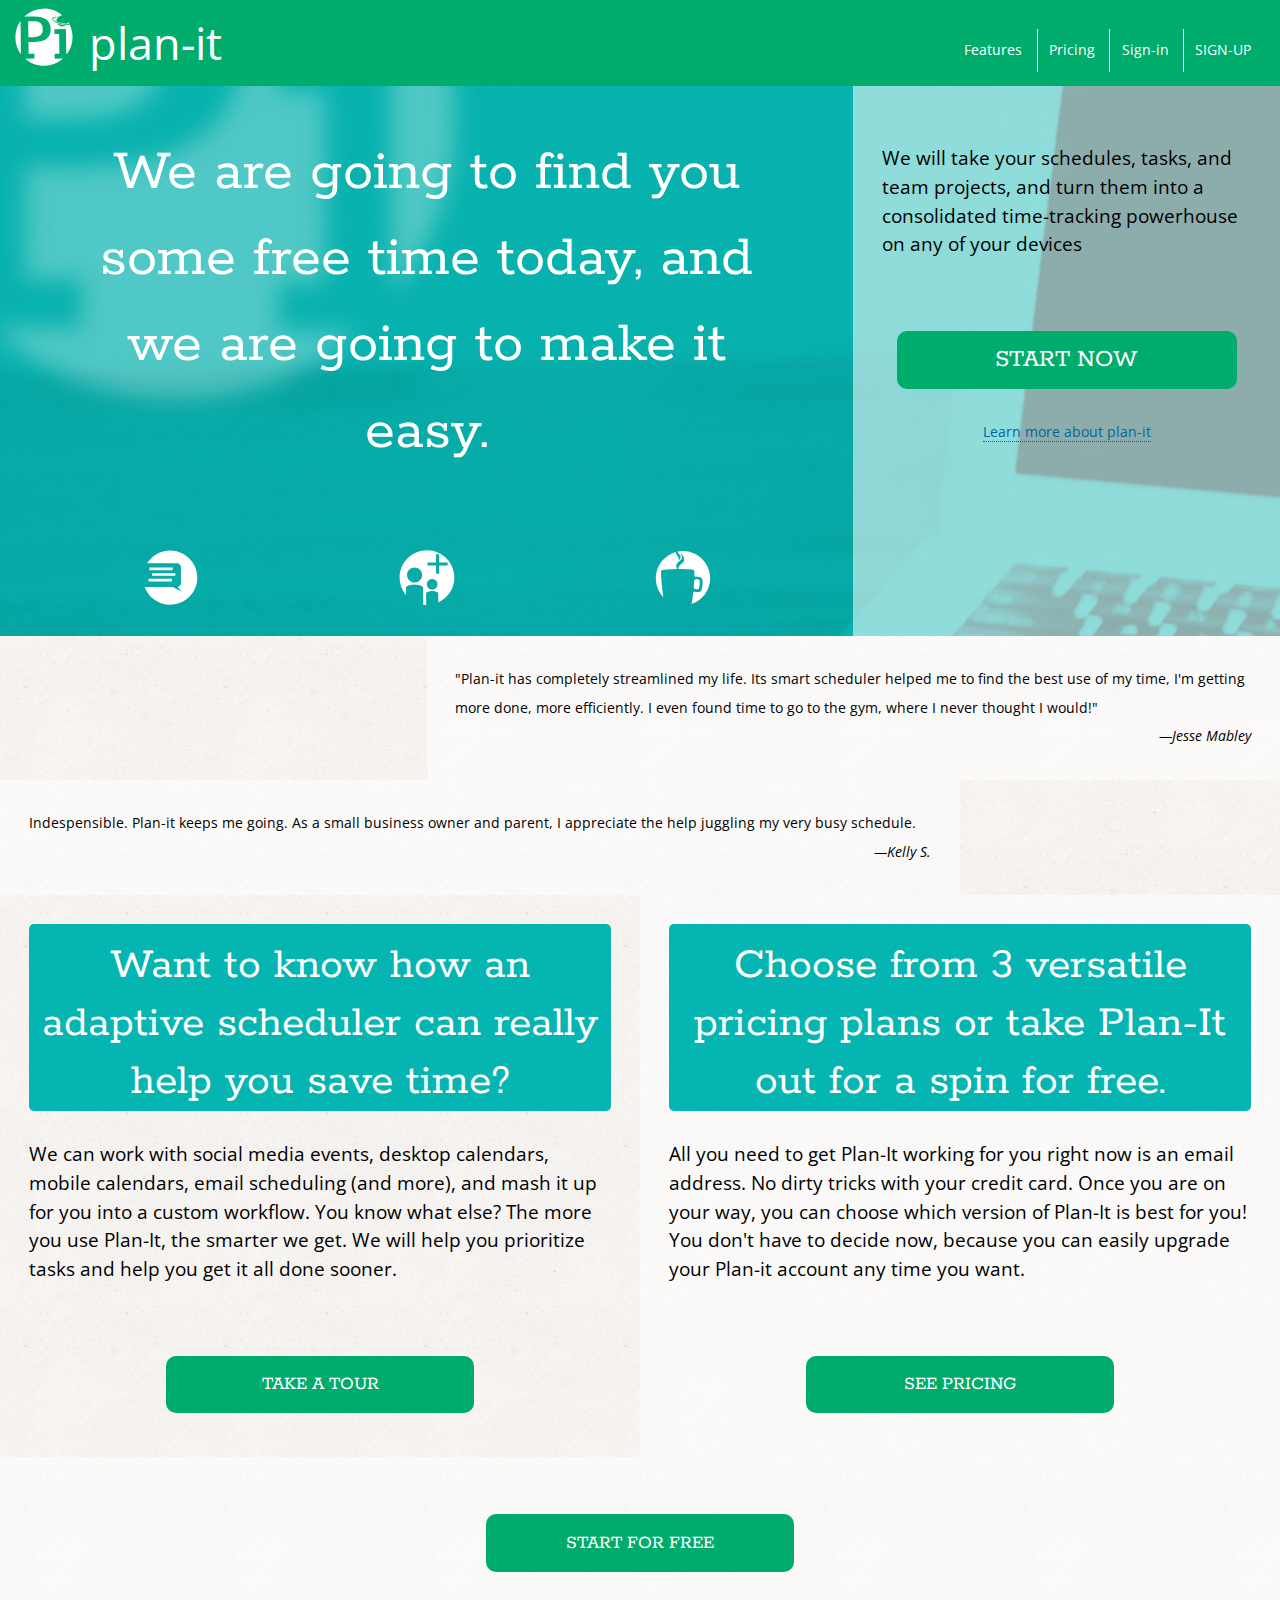
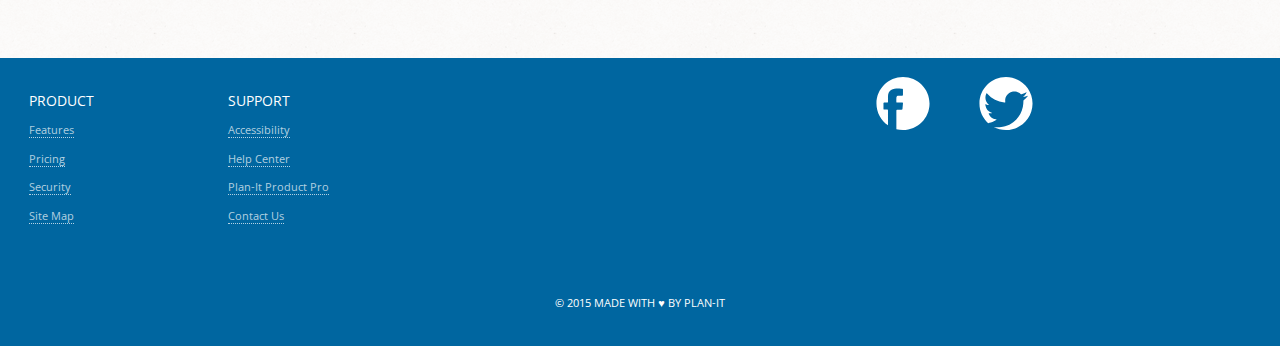
==== commit a69aecc1: "spacing/colour fix." ====
--- a/index.html
+++ b/index.html
@@ -160,7 +160,7 @@
 
 
     <div class="unit-content-distribute xs-1 s-1 m-1-2 l-1-2 pricing-block unit testimonial">
-        <div class="content-fill island">
+        <div class="content-fill island white-opac">
             <h2 class="tranquilblue text-white rokkitt text-center tera push pad-t-1-2">Choose from 3 versatile pricing plans or take Plan-It out for a spin for free.</h2>
             <p>
             All you need to get Plan-It working for you right now is an email address. No dirty tricks with your credit card. Once you are on your way, you can choose which version of Plan-It is best for you! You don't have to decide now, because you can easily upgrade your Plan-it account any time you want.
--- a/style/main.css
+++ b/style/main.css
@@ -1,148 +1,152 @@
 html {
-    font-family: 'Open Sans', sans-serif;
+    font-family: 'Open Sans',sans-serif;
     background: #fff;
-
-}
+}
+
 header {
     padding: 0;
 }
+
 .info-block {
     display: block;
 }
 
-
-h1,
-h2,
-h3 {
-    font-weight: normal;
+h1,h2,h3 {
+    font-weight: 400;
     border-radius: 5px;
 }
+
 .shoalblue {
     background-color: #0066a0;
 }
+
 .text-shoalblue {
     color: #0066A0;
 }
+
 .livinggreen {
     background-color: #00AC6C;
 }
+
 .text-livinggreen {
     color: #00AC6C;
 }
+
 .tranquilblue {
     background-color: #05B5B2;
 }
+
 .text-tranquilblue {
     color: #05B5B2;
 }
+
 .mistgrey {
     background-color: #e6e6e6;
 }
+
 .white-opac {
-    background-color: rgba(255, 255, 255, 0.55);
-}
+    background-color: rgba(255,255,255,0.55);
+}
+
 .text-white {
     color: #fff;
 }
+
 .rokkitt {
-    font-family: 'Rokkitt', serif;
-
-
-
-}
+    font-family: 'Rokkitt',serif;
+}
+
 .hero {
     background-image: url(../images/hero.jpg);
     background-size: cover;
     background-repeat: no-repeat;
-
-}
-
-.hero2{
-	background-image: url(../images/hero2.jpg);
+}
+
+.hero2 {
+    background-image: url(../images/hero2.jpg);
     background-size: cover;
     background-repeat: no-repeat;
-
-}
-
-.hero3{
-	background-image: url(../images/hero3.jpg);
+}
+
+.hero3 {
+    background-image: url(../images/hero3.jpg);
     background-size: cover;
     background-repeat: no-repeat;
-
-}
-
-
-
-
-.mug-bg{
-
+}
+
+.mug-bg {
     background-image: url(../images/icons_freetime.svg);
     background-size: 120%;
     background-position: center;
     background-repeat: no-repeat;
-
-}
-
-.icon{
-	width: 60px;
-}
-
-h1 a,
-nav a {
+}
+
+.icon {
+    width: 60px;
+}
+
+h1 a,nav a {
     border: none;
 }
 
-nav a:hover{
-	color:rgba(0,0,0,0.3);
+nav a:hover {
+    color: rgba(0,0,0,0.3);
 }
 
 /*DEV colours- Delete later*/
-
 .red {
     background-color: red;
 }
+
 .yellow {
     background-color: #ffffe0;
 }
+
 .green {
     background-color: #caebba;
 }
+
 .lightgrey {
-    background-color: lightgrey;
-}
+    background-color: #d3d3d3;
+}
+
 .darkgrey {
     background-color: darkgrey;
 }
+
 .blue {
-    background-color: lightblue;
-}
+    background-color: #add8e6;
+}
+
 .pink {
     background-color: #facade;
 }
+
 .white {
     background-color: #fff;
 }
+
 .uppercase {
     text-transform: uppercase;
 }
+
 /*NAVIGATION*/
-
 .masthead a {
     text-decoration: none;
     color: #fff;
 }
+
 .masthead li {
-    border-right: 1px solid white;
+    border-right: 1px solid #fff;
     padding-right: 1em;
 }
+
 .masthead li:nth-child(5) {
-    border-right: none
+    border-right: none;
 }
 
 /*Form*/
-
-input{
-
+input {
     background-color: #e6e6e6;
     border: none;
     padding: .5em;
@@ -152,27 +156,27 @@
     width: 90%;
 }
 
-input[type="checkbox"]{
+input[type="checkbox"] {
     width: auto;
 }
 
-
 /*button*/
-button{
-   border:none;
-   background: #00ac6c;
-   border-radius: 10px;
-   padding: .5em;
-}
-
-.button, button {
+button {
+    border: none;
+    background: #00ac6c;
+    border-radius: 10px;
+    padding: .5em;
+}
+
+.button,button {
     margin: 0 auto;
     text-transform: uppercase;
-    font-family: 'rokkitt', sans-serif;
+    font-family: 'rokkitt',sans-serif;
     text-align: center;
     color: #fff;
     max-width: 16em;
 }
+
 .button a {
     display: block;
     background: #00AC6C;
@@ -182,130 +186,127 @@
     border: none;
 }
 
-.button a:hover{
-    background-color:#05b58a;
-
-}
+.button a:hover {
+    background-color: #05b58a;
+}
+
 .button-reversed a {
     color: #00AC6C;
     background-color: #fff;
 }
 
-.button-reversed a:hover{
-    background-color:rgba(255,255,255,0.9);
+.button-reversed a:hover {
+    background-color: rgba(255,255,255,0.9);
     color: #0066A0;
 }
+
 a {
     border-bottom: 1px dotted #0066a0;
-
     color: #0066a0;
     text-decoration: none;
 }
 
-.testimonial{
-	background-image: url(../images/paperbg.png);
-	background-repeat: repeat;
-}
+.testimonial {
+    background-image: url(../images/paperbg.png);
+    background-repeat: repeat;
+}
+
 /*FOOTER*/
-
 footer a:hover {
     color: #fff;
 }
+
 footer a {
-    color: rgba(255,255,255, 0.7);
+    color: rgba(255,255,255,0.7);
     border-bottom: 1px dotted rgba(255,255,255,0.7);
 }
 
-
 footer a:hover {
-
-    color: rgba(255,255,255, 1)
-}
-footer h3,
-footer p {
+    color: rgba(255,255,255,1);
+}
+
+footer h3,footer p {
     color: #fff;
     text-transform: uppercase;
 }
 
-footer img{
-	margin: 0 1em;
+footer img {
+    margin: 0 1em;
 }
 
 @media only screen and (max-width: 38em) {
-
-
-.mug-bg{
-	background-image: none;
-
-}
-
-
+    .mug-bg {
+        background-image: none;
+    }
 
     .nav {
         display: none;
     }
+
     .nav-check {
         display: none;
     }
+
     .nav-check:checked ~ .nav {
         display: block;
     }
+
     .nav-label {
         cursor: pointer;
         display: inline-block;
         position: absolute;
     }
-    .nav-open,
-    .nav-close {
+
+    .nav-open,.nav-close {
         display: block;
         position: absolute;
         right: .5em;
         top: -3.5em;
         width: 50px;
     }
+
     .nav-close {
         display: none;
     }
+
     .nav-check:checked ~ .nav-label .nav-open {
         display: none;
     }
+
     .nav-check:checked ~ .nav-label .nav-close {
         display: block;
     }
+
     nav ol {
         text-align: center;
     }
+
     nav li {
         width: 100%;
         padding: 1em;
         font-size: 1.333em;
-        color: black;
-    }
+        color: #000;
+    }
+
     nav li a {
         display: block;
         padding: .5em;
     }
 
-    nav li a:hover{
-    	background: rgba(255,255,255,0.1);
-    	color: rgba(0,0,0,0.6)
-    }
-
-
-
+    nav li a:hover {
+        background: rgba(255,255,255,0.1);
+        color: rgba(0,0,0,0.6);
+    }
 }
 
 @media only screen and (min-width: 38em) {
-    .nav-check,
-    .nav-open,
-    .nav-close {
-        display: none;
-    }
+    .nav-check,.nav-open,.nav-close {
+        display: none;
+    }
+
     .logo {
         max-width: 40px;
     }
-
-
 }
 
 @media only screen and (min-width: 60em) {
@@ -313,7 +314,4 @@
         max-width: 75em;
         margin: 0 auto;
     }
-
-
-
-}
+}
